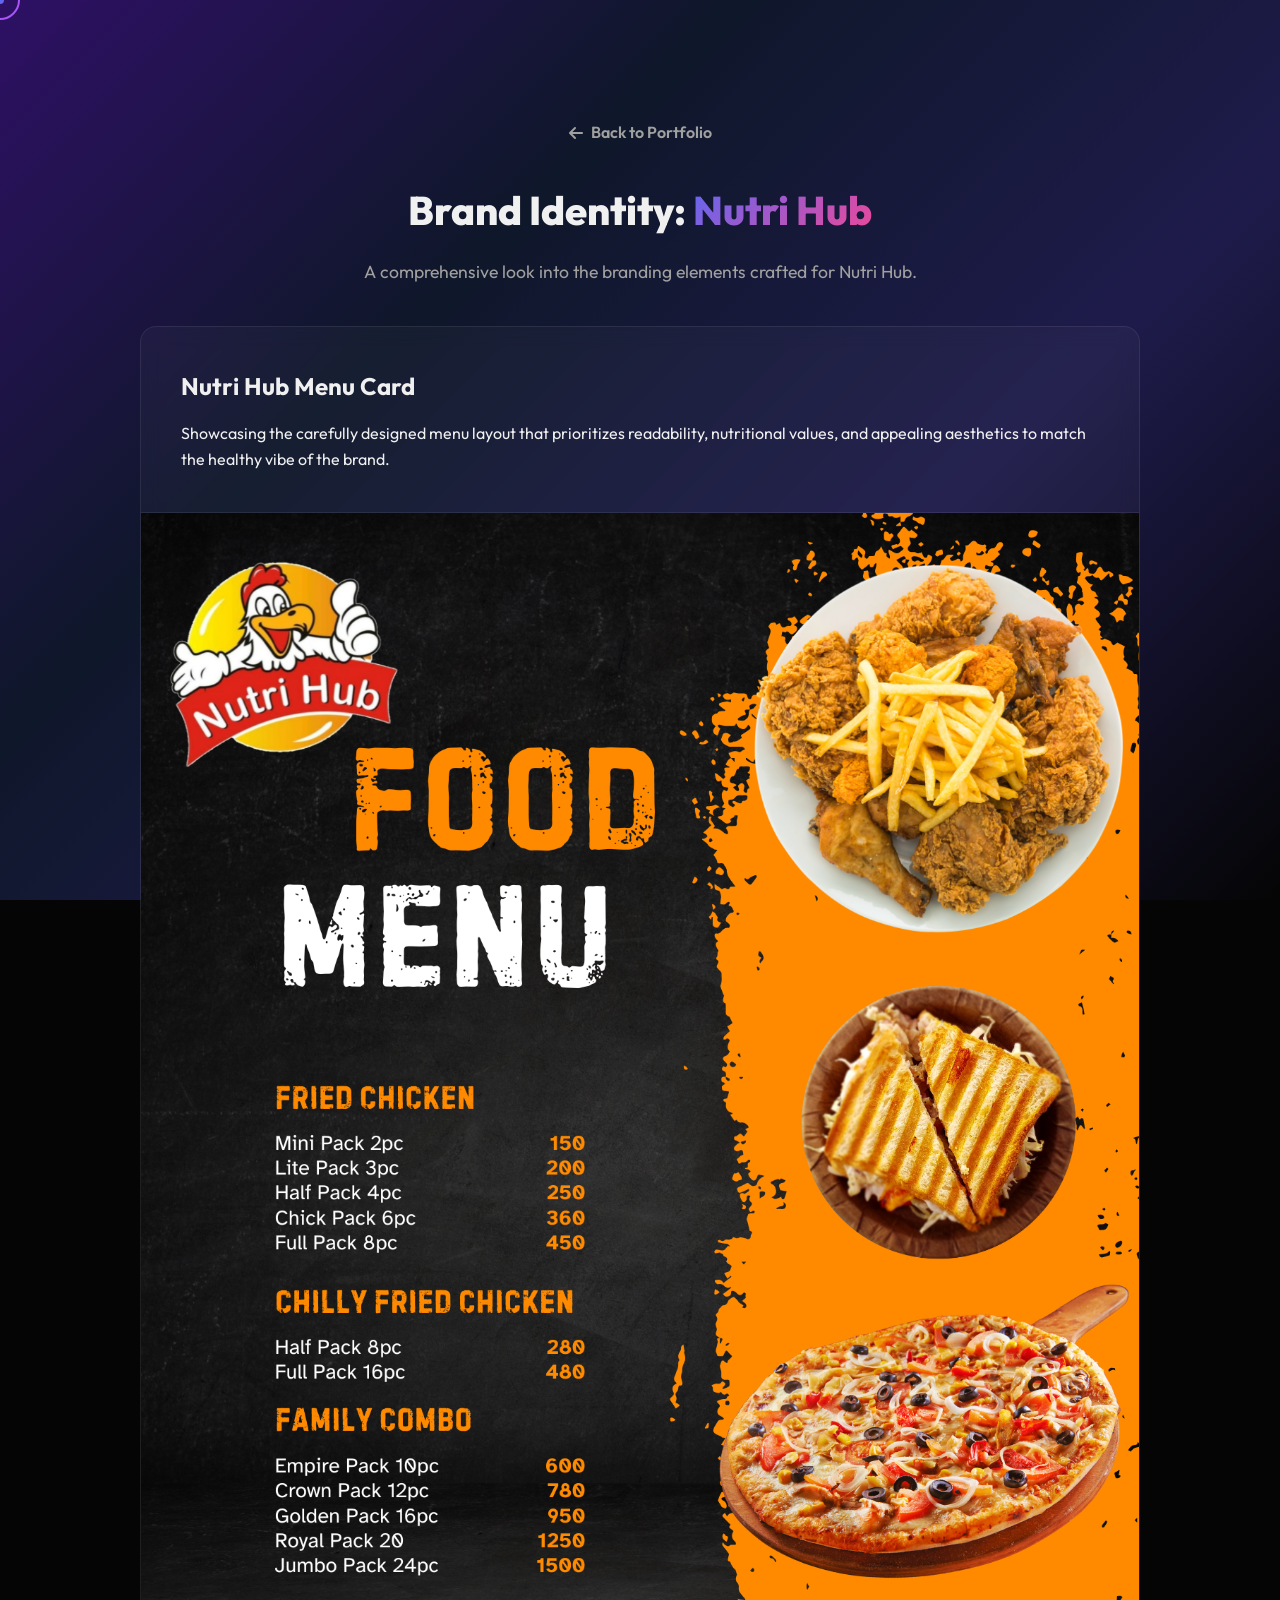
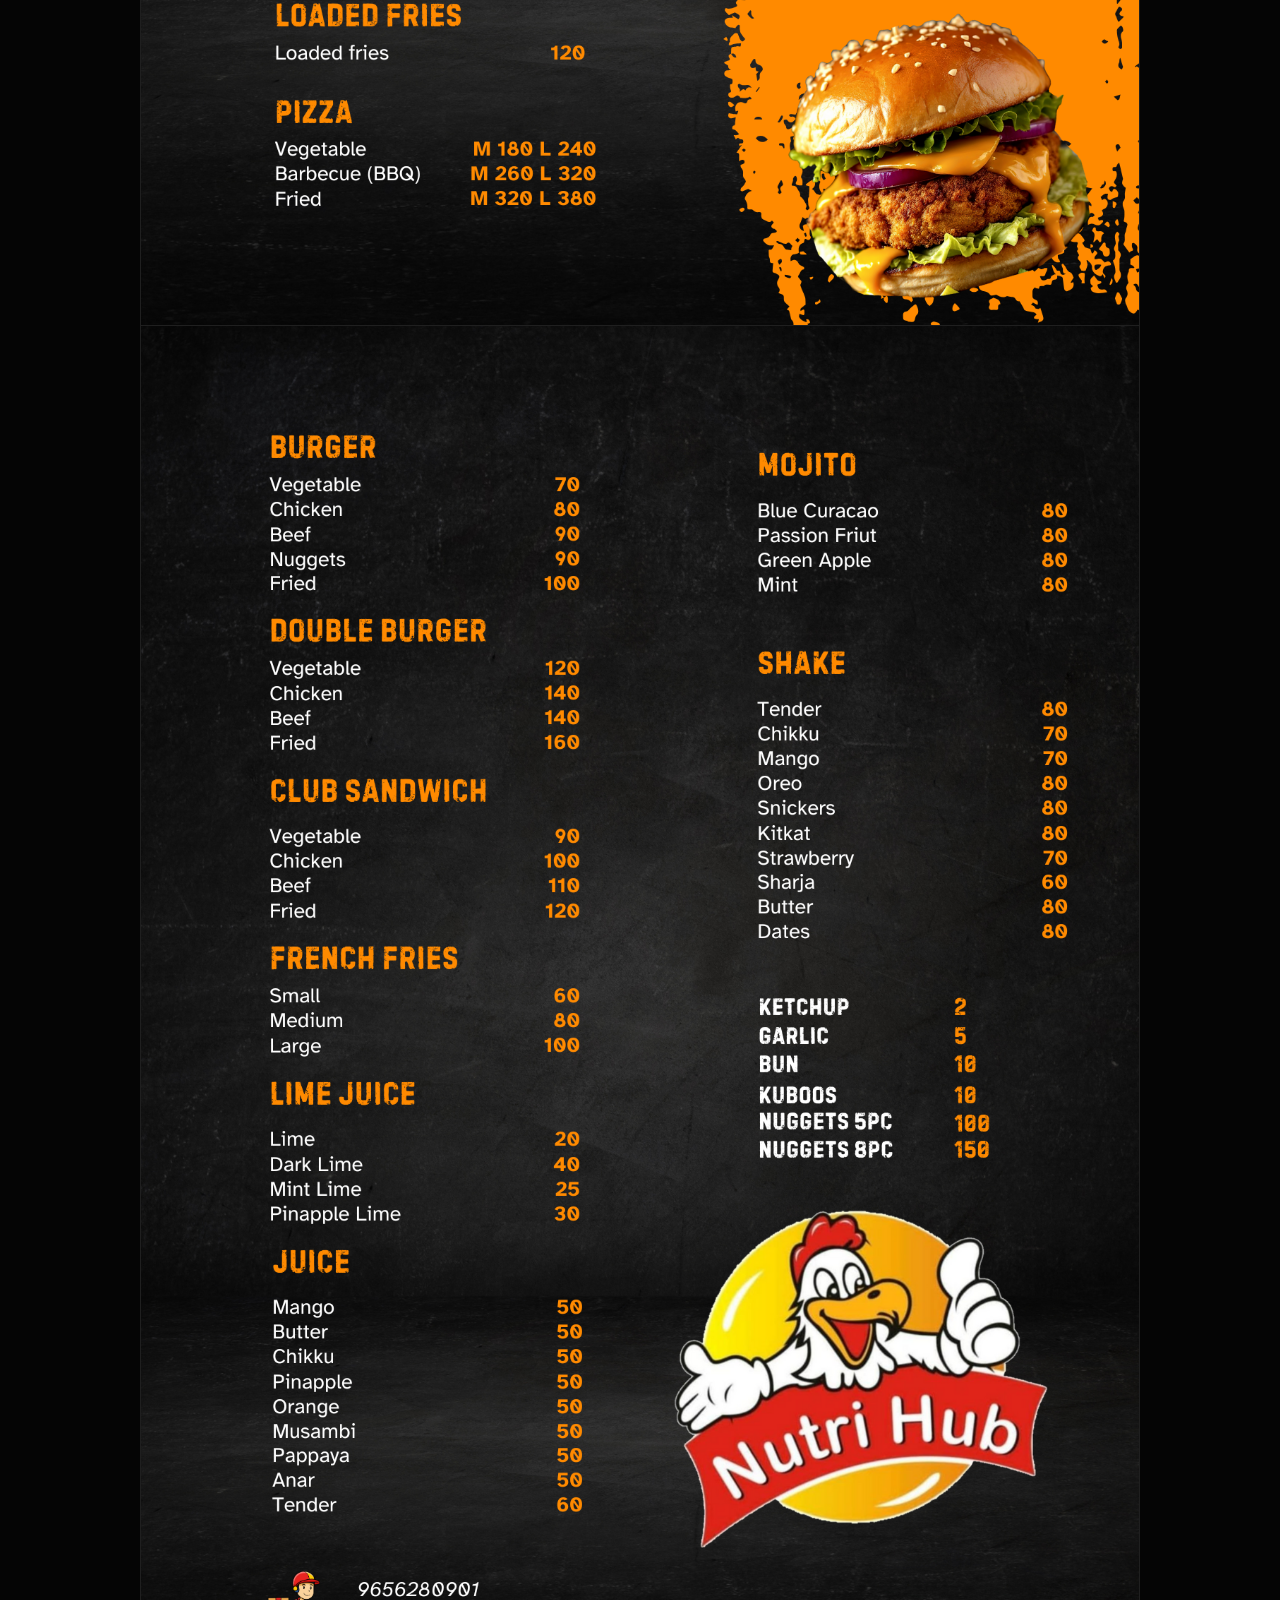
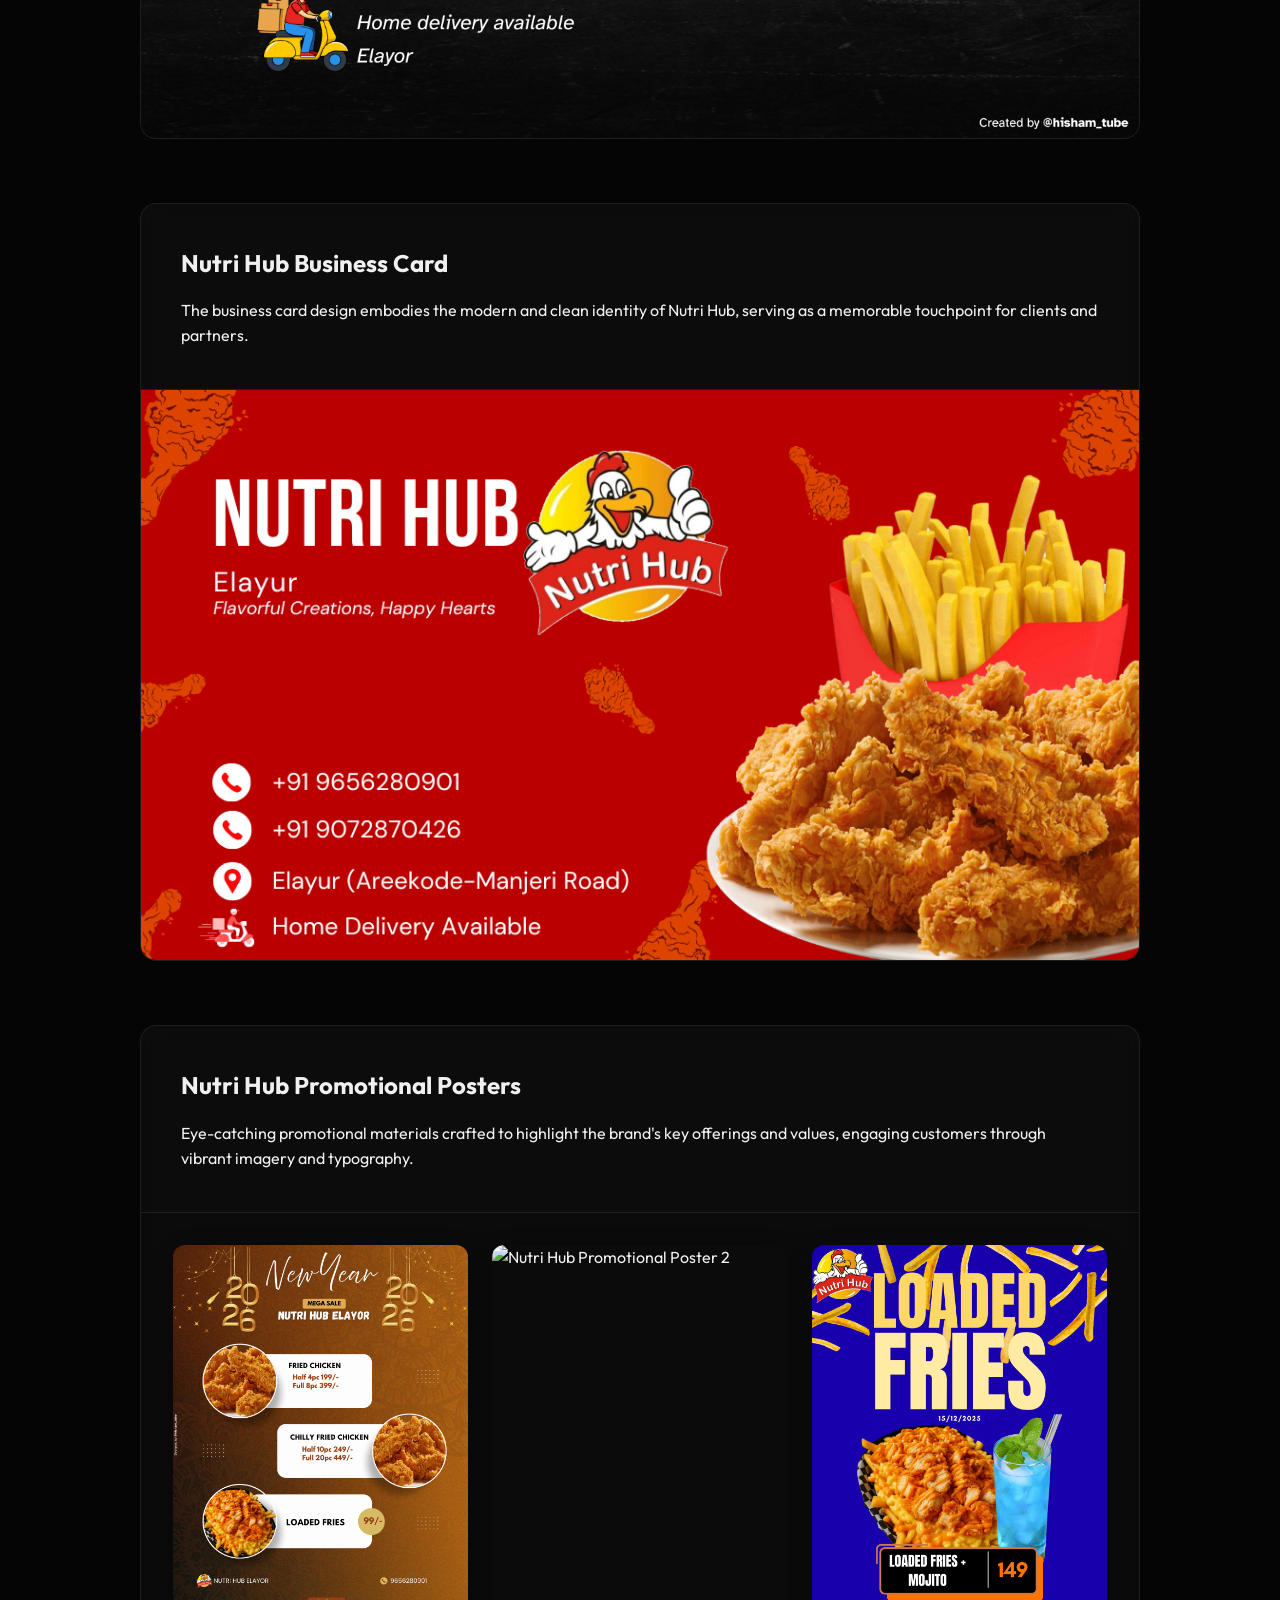
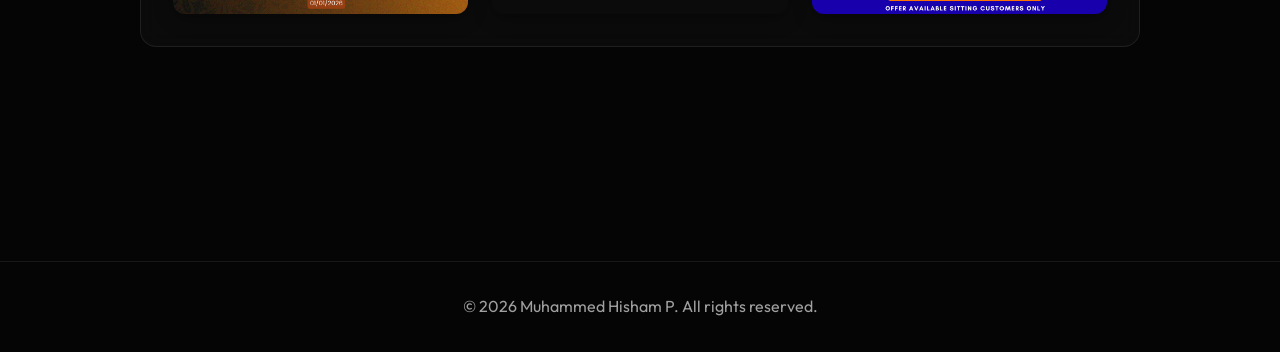
==== brand-identity.html @ f84da33d "Add Brand Identity page with Nutri Hub designs" ====
<!DOCTYPE html>
<html lang="en">
<head>
    <meta charset="UTF-8">
    <meta name="viewport" content="width=device-width, initial-scale=1.0">
    <title>Brand Identity: Nutri Hub - Portfolio</title>
    <meta name="description" content="Brand Identity Design for Nutri Hub">
    <link rel="preconnect" href="https://fonts.googleapis.com">
    <link rel="preconnect" href="https://fonts.gstatic.com" crossorigin>
    <link href="https://fonts.googleapis.com/css2?family=Outfit:wght@300;400;600;800&display=swap" rel="stylesheet">
    <link rel="stylesheet" href="styles.css">
    <!-- Font Awesome for Icons -->
    <link rel="stylesheet" href="https://cdnjs.cloudflare.com/ajax/libs/font-awesome/6.4.0/css/all.min.css">
    <style>
        .portfolio-header {
            padding: 120px 5% 40px;
            text-align: center;
        }
        .back-link {
            display: inline-flex;
            align-items: center;
            gap: 8px;
            color: var(--text-muted);
            text-decoration: none;
            font-weight: 600;
            margin-bottom: 2rem;
            transition: color 0.3s ease, gap 0.3s ease;
        }
        .back-link:hover {
            color: var(--accent-1);
            gap: 12px;
        }
        .pdf-presentation {
            max-width: 1000px;
            margin: 0 auto 4rem;
            overflow: hidden;
            display: flex;
            flex-direction: column;
        }
        .project-img {
            width: 100%;
            height: auto;
            display: block;
            border-top: 1px solid var(--glass-border);
        }
        .poster-grid {
            display: grid;
            grid-template-columns: repeat(auto-fit, minmax(280px, 1fr));
            gap: 1.5rem;
            padding: 2rem;
            border-top: 1px solid var(--glass-border);
            background: rgba(0, 0, 0, 0.1);
        }
        .poster-img {
            width: 100%;
            height: auto;
            border-radius: 12px;
            box-shadow: 0 4px 20px rgba(0, 0, 0, 0.3);
            transition: transform 0.4s ease, box-shadow 0.4s ease;
        }
        .poster-img:hover {
            transform: translateY(-8px) scale(1.02);
            box-shadow: 0 15px 30px rgba(0, 0, 0, 0.5);
        }
        .pdf-info {
            padding: 2.5rem;
            text-align: left;
            display: flex;
            flex-direction: column;
            gap: 1rem;
        }
        .pdf-actions {
            margin-top: 1rem;
        }
    </style>
</head>
<body>
    <!-- Custom Cursor -->
    <div class="cursor-dot"></div>
    <div class="cursor-outline"></div>

    <!-- Animated Full Background -->
    <div class="animated-bg dark-bg"></div>
    <div class="animated-bg light-bg"></div>
    
    <nav class="navbar intro-elem intro-fade-down">
        <div class="nav-right">
            <button id="theme-toggle" class="theme-toggle" aria-label="Toggle Theme">
                <div class="icon-wrapper">
                    <i class="fa-solid fa-moon icon-moon"></i>
                    <i class="fa-solid fa-sun icon-sun"></i>
                </div>
                <span class="theme-text"></span>
            </button>
        </div>
    </nav>

    <main>
        <section class="portfolio-header">
            <a href="index.html" class="back-link"><i class="fa-solid fa-arrow-left"></i> Back to Portfolio</a>
            <h1 class="section-title" style="margin-bottom: 1rem;">Brand Identity: <span class="gradient-text">Nutri Hub</span></h1>
            <p class="tagline" style="margin: 0 auto; text-align: center;">A comprehensive look into the branding elements crafted for Nutri Hub.</p>
        </section>

        <!-- Nutri Hub Menu Card -->
        <section class="section-container" style="padding-top: 0;">
            <div class="pdf-presentation glassmorphism">
                <div class="pdf-info">
                    <h2>Nutri Hub Menu Card</h2>
                    <p>Showcasing the carefully designed menu layout that prioritizes readability, nutritional values, and appealing aesthetics to match the healthy vibe of the brand.</p>
                </div>
                <!-- Visual Gallery -->
                <img src="Public/Images/Menu 1.png" alt="Nutri Hub Food Menu 1" class="project-img">
                <img src="Public/Images/Menu 2.png" alt="Nutri Hub Food Menu 2" class="project-img">
            </div>

            <!-- Nutri Hub Business Card -->
            <div class="pdf-presentation glassmorphism">
                <div class="pdf-info">
                    <h2>Nutri Hub Business Card</h2>
                    <p>The business card design embodies the modern and clean identity of Nutri Hub, serving as a memorable touchpoint for clients and partners.</p>
                </div>
                <!-- Visual Gallery -->
                <img src="Public/Images/Nutri Hub Business Card.png" alt="Nutri Hub Business Card" class="project-img">
            </div>

            <!-- Nutri Hub Promotional Posters -->
            <div class="pdf-presentation glassmorphism">
                <div class="pdf-info">
                    <h2>Nutri Hub Promotional Posters</h2>
                    <p>Eye-catching promotional materials crafted to highlight the brand's key offerings and values, engaging customers through vibrant imagery and typography.</p>
                </div>
                <!-- Visual Gallery (Grid) -->
                <div class="poster-grid">
                    <img src="Public/Images/P01.png" alt="Nutri Hub Promotional Poster 1" class="poster-img">
                    <img src="Public/Images/P02.png" alt="Nutri Hub Promotional Poster 2" class="poster-img">
                    <img src="Public/Images/P03.png" alt="Nutri Hub Promotional Poster 3" class="poster-img">
                </div>
            </div>
        </section>
    </main>

    <footer>
        <p>&copy; 2026 Muhammed Hisham P. All rights reserved.</p>
    </footer>

    <!-- GSAP for 3D Scroll Animations -->
    <script src="https://cdnjs.cloudflare.com/ajax/libs/gsap/3.12.2/gsap.min.js"></script>
    <script src="https://cdnjs.cloudflare.com/ajax/libs/gsap/3.12.2/ScrollTrigger.min.js"></script>
    <script src="script.js"></script>
</body>
</html>
---- styles.css ----
:root {
    --bg-color: #050505;
    --text-main: #f0f0f0;
    --text-muted: #a0a0a0;
    --accent-1: #6366f1; /* Indigo */
    --accent-2: #a855f7; /* Purple */
    --accent-3: #ec4899; /* Pink */
    
    --glass-bg: rgba(255, 255, 255, 0.03);
    --glass-border: rgba(255, 255, 255, 0.08);
    --nav-bg: rgba(255, 255, 255, 0.03);
    
    /* Animation timings */
    --organic-ease: cubic-bezier(0.16, 1, 0.3, 1);
}

:root[data-theme="light"] {
    --bg-color: #f8fafc;
    --text-main: #0f172a;
    --text-muted: #64748b;
    --accent-1: #4f46e5;
    --accent-2: #9333ea;
    --accent-3: #db2777;
    
    --glass-bg: rgba(255, 255, 255, 0.7);
    --glass-border: rgba(0, 0, 0, 0.1);
    --nav-bg: rgba(255, 255, 255, 0.6);
}

* {
    margin: 0;
    padding: 0;
    box-sizing: border-box;
}

html {
    scroll-behavior: smooth;
}

body {
    font-family: 'Outfit', sans-serif;
    background-color: var(--bg-color);
    color: var(--text-main);
    line-height: 1.6;
    overflow-x: hidden;
    position: relative;
    cursor: none;
    transition: background-color 0.5s ease, color 0.5s ease;
}

/* --- CUSTOM CURSOR --- */
.cursor-dot {
    width: 8px;
    height: 8px;
    background-color: var(--accent-1);
    position: fixed;
    top: 0;
    left: 0;
    transform: translate(-50%, -50%);
    border-radius: 50%;
    z-index: 10000;
    pointer-events: none;
}

.cursor-outline {
    width: 40px;
    height: 40px;
    border: 2px solid var(--accent-2);
    position: fixed;
    top: 0;
    left: 0;
    transform: translate(-50%, -50%);
    border-radius: 50%;
    z-index: 9999;
    pointer-events: none;
    transition: transform 0.2s ease, background-color 0.2s ease, border-color 0.2s ease;
}

.cursor-outline.hover {
    transform: translate(-50%, -50%) scale(1.5);
    background-color: rgba(168, 85, 247, 0.1);
    border-color: var(--accent-3);
}

a, button, .btn {
    cursor: none !important;
}

/* --- ANIMATED FULL BACKGROUND --- */
.animated-bg {
    position: fixed;
    top: 0;
    left: 0;
    width: 100vw;
    height: 100vh;
    z-index: -2;
    background-size: 400% 400%;
    animation: gradientBG 15s ease infinite;
    transition: opacity 0.8s ease;
}

.dark-bg {
    background: linear-gradient(-45deg, #050505, #1e1b4b, #0f172a, #2e1065);
    opacity: 1;
}

.light-bg {
    background: linear-gradient(-45deg, #f8fafc, #e0e7ff, #f3e8ff, #fdf2f8);
    opacity: 0;
}

[data-theme="light"] .dark-bg {
    opacity: 0;
}

[data-theme="light"] .light-bg {
    opacity: 1;
}

@keyframes gradientBG {
    0% { background-position: 0% 50%; }
    50% { background-position: 100% 50%; }
    100% { background-position: 0% 50%; }
}

/* Utilities */
.glassmorphism {
    background: var(--glass-bg);
    backdrop-filter: blur(10px);
    -webkit-backdrop-filter: blur(10px);
    border: 1px solid var(--glass-border);
    border-radius: 16px;
    transition: background-color 0.5s ease, border-color 0.5s ease;
    transform-style: preserve-3d;
}

/* 3D Inner Elements */
.card-icon, .card h3, .card p, 
.service-card h3, .service-card p, 
.project-info, .social-btn i, .social-btn span {
    transform: translateZ(40px);
    transition: transform 0.3s ease;
}

.gradient-text {
    background: linear-gradient(135deg, var(--accent-1), var(--accent-3));
    -webkit-background-clip: text;
    -webkit-text-fill-color: transparent;
    background-clip: text;
}

.section-container {
    padding: 100px 5%;
    max-width: 1200px;
    margin: 0 auto;
}

.section-title {
    font-size: 2.5rem;
    font-weight: 800;
    text-align: center;
    margin-bottom: 3rem;
}

.grid-container {
    display: grid;
    grid-template-columns: repeat(auto-fit, minmax(300px, 1fr));
    gap: 2rem;
}

/* --- ANIMATIONS (INTRO & SCROLL) --- */

/* Intro Animations (Page Load) */
.intro-elem {
    opacity: 0;
    visibility: hidden; /* GSAP will handle */
}

/* Scroll Triggered Animations */
.scroll-elem {
    opacity: 0;
    visibility: hidden; /* GSAP will handle */
}

/* --- NAVBAR --- */
.navbar {
    display: flex;
    justify-content: flex-end;
    align-items: center;
    padding: 1.5rem 5%;
    position: fixed;
    top: 0;
    width: 100%;
    z-index: 1000;
    background: var(--nav-bg);
    backdrop-filter: blur(16px);
    -webkit-backdrop-filter: blur(16px);
    border-bottom: 1px solid var(--glass-border);
    transition: background-color 0.5s ease, border-color 0.5s ease;
}

.nav-right {
    display: flex;
    align-items: center;
    gap: 2rem;
}

.logo {
    font-size: 1.5rem;
    font-weight: 800;
    color: var(--text-main);
    text-decoration: none;
    letter-spacing: 2px;
}

.nav-links {
    list-style: none;
    display: flex;
    gap: 2rem;
}

.nav-links a {
    color: var(--text-main);
    text-decoration: none;
    font-weight: 400;
    transition: color 0.3s;
}

.nav-links a:hover {
    color: var(--accent-2);
}

.theme-toggle {
    background: var(--glass-bg);
    border: 1px solid var(--glass-border);
    color: var(--text-main);
    font-size: 0.95rem;
    font-weight: 600;
    position: relative;
    height: 40px;
    padding: 0 16px;
    display: flex;
    align-items: center;
    justify-content: center;
    gap: 8px;
    border-radius: 20px;
    transition: background-color 0.3s ease, border-color 0.3s ease;
    overflow: hidden;
}

.theme-toggle:hover {
    background-color: var(--glass-border);
}

.icon-wrapper {
    position: relative;
    width: 16px;
    height: 16px;
    display: flex;
    align-items: center;
    justify-content: center;
}

.icon-sun, .icon-moon {
    position: absolute;
    transition: transform 0.5s var(--organic-ease), opacity 0.5s ease;
}

.icon-moon {
    transform: translateY(0) rotate(0);
    opacity: 1;
}

.icon-sun {
    transform: translateY(30px) rotate(90deg);
    opacity: 0;
}

.theme-text::after {
    content: "Dark Mode";
}

[data-theme="light"] .icon-moon {
    transform: translateY(-30px) rotate(-90deg);
    opacity: 0;
}

[data-theme="light"] .icon-sun {
    transform: translateY(0) rotate(0);
    opacity: 1;
}

[data-theme="light"] .theme-text::after {
    content: "Light Mode";
}

/* --- HERO SECTION --- */
.hero {
    min-height: 100vh;
    display: flex;
    align-items: center;
    justify-content: center;
    padding: 100px 5% 0;
}

.hero-container {
    max-width: 1200px;
    width: 100%;
    display: flex;
    align-items: center;
    justify-content: space-between;
    gap: 4rem;
}

.hero-text {
    flex: 1;
    text-align: left;
}

.hero-image {
    flex: 1;
    display: flex;
    justify-content: flex-end;
    align-items: center;
}

.profile-img-container {
    width: 100%;
    max-width: 400px;
    aspect-ratio: 3 / 4;
    position: relative;
    border-radius: 24px;
    animation: floatImage 6s ease-in-out infinite;
}

@keyframes floatImage {
    0% { transform: translateY(0px); }
    50% { transform: translateY(-20px); }
    100% { transform: translateY(0px); }
}

.img-glow {
    position: absolute;
    top: 50%;
    left: 50%;
    width: 100%;
    height: 100%;
    transform: translate(-50%, -50%);
    background: linear-gradient(135deg, var(--accent-1), var(--accent-2));
    filter: blur(40px);
    opacity: 0.5;
    z-index: -1;
    border-radius: 24px;
    animation: pulseGlow 4s ease-in-out infinite alternate;
}

@keyframes pulseGlow {
    0% { opacity: 0.3; transform: translate(-50%, -50%) scale(0.95); }
    100% { opacity: 0.6; transform: translate(-50%, -50%) scale(1.05); }
}

.profile-img {
    width: 100%;
    height: 100%;
    object-fit: cover;
    object-position: center;
    border-radius: 24px;
    border: 1px solid var(--glass-border);
    background-color: var(--glass-bg);
    box-shadow: 0 20px 40px rgba(0, 0, 0, 0.4);
}

.greeting {
    font-size: 1.2rem;
    color: var(--accent-1);
    font-weight: 600;
    margin-bottom: 1rem;
    letter-spacing: 1px;
    text-transform: uppercase;
}

.name {
    font-size: clamp(3rem, 6vw, 5rem);
    font-weight: 800;
    line-height: 1.1;
    margin-bottom: 1rem;
}

.role {
    font-size: clamp(1.5rem, 3vw, 2.5rem);
    color: var(--text-muted);
    font-weight: 400;
    margin-bottom: 1.5rem;
}

.tagline {
    font-size: 1.1rem;
    color: var(--text-muted);
    margin-bottom: 2.5rem;
    max-width: 600px;
}

.cta-group {
    display: flex;
    gap: 1rem;
    justify-content: flex-start;
    flex-wrap: wrap;
}

.btn {
    padding: 0.8rem 2rem;
    border-radius: 50px;
    text-decoration: none;
    font-weight: 600;
    transition: all 0.3s ease;
    font-size: 1rem;
}

.btn-primary {
    background: linear-gradient(135deg, var(--accent-1), var(--accent-2));
    color: white;
    box-shadow: 0 4px 15px rgba(99, 102, 241, 0.4);
}

.btn-primary:hover {
    transform: translateY(-3px);
    box-shadow: 0 6px 20px rgba(99, 102, 241, 0.6);
}

.btn-outline {
    background: transparent;
    color: var(--text-main);
    border: 1px solid var(--text-muted);
}

.btn-outline:hover {
    border-color: var(--accent-1);
    color: var(--accent-1);
    transform: translateY(-3px);
}

/* --- CARDS (SKILLS & SERVICES) --- */
.card, .service-card {
    padding: 2.5rem;
    transition: box-shadow 0.4s ease, border-color 0.4s ease, background-color 0.5s ease;
    display: flex;
    flex-direction: column;
    align-items: flex-start;
    will-change: transform;
}

.card:hover, .service-card:hover {
    box-shadow: 0 15px 40px rgba(0, 0, 0, 0.5);
    border-color: rgba(255, 255, 255, 0.15);
}

.card-icon {
    font-size: 2.5rem;
    color: var(--accent-2);
    margin-bottom: 1.5rem;
}

.card h3, .service-card h3 {
    font-size: 1.5rem;
    margin-bottom: 1rem;
    font-weight: 600;
}

.card p, .service-card p {
    color: var(--text-muted);
    font-size: 1rem;
}

/* --- PROJECTS SECTION --- */
.projects-grid {
    display: grid;
    grid-template-columns: repeat(auto-fit, minmax(350px, 1fr));
    gap: 2rem;
}

.project-card {
    border-radius: 16px;
    transition: box-shadow 0.4s ease;
    will-change: transform;
}

.project-card:hover {
    box-shadow: 0 20px 50px rgba(0, 0, 0, 0.6);
}

.project-image {
    width: 100%;
    height: 250px;
    border-radius: 16px 16px 0 0;
    overflow: hidden;
}

.img-placeholder {
    width: 100%;
    height: 100%;
    display: flex;
    align-items: center;
    justify-content: center;
    font-size: 4rem;
    color: rgba(255,255,255,0.5);
}

.project-info {
    padding: 2rem;
}

.project-info h3 {
    font-size: 1.5rem;
    margin-bottom: 0.5rem;
}

.project-info p {
    color: var(--text-muted);
    margin-bottom: 1.5rem;
}

.project-link {
    display: inline-flex;
    align-items: center;
    gap: 8px;
    color: var(--accent-1);
    text-decoration: none;
    font-weight: 600;
    transition: gap 0.3s ease;
}

.project-link:hover {
    gap: 12px;
}

/* --- SOCIAL SECTION --- */
.social {
    text-align: center;
    max-width: 800px;
}

.social-subtitle {
    color: var(--text-muted);
    margin-bottom: 3rem;
    font-size: 1.1rem;
}

.social-links {
    display: flex;
    justify-content: center;
    gap: 1.5rem;
    flex-wrap: wrap;
}

.social-btn {
    display: flex;
    align-items: center;
    gap: 10px;
    padding: 1rem 2rem;
    text-decoration: none;
    color: var(--text-main);
    font-weight: 600;
    transition: box-shadow 0.3s ease, color 0.3s ease, border-color 0.3s ease;
    position: relative;
    will-change: transform;
}

.social-btn i {
    font-size: 1.5rem;
    z-index: 1;
}

.social-btn span {
    z-index: 1;
}

.social-btn::before {
    content: '';
    position: absolute;
    top: 0;
    left: 0;
    width: 100%;
    height: 100%;
    background: linear-gradient(135deg, var(--accent-1), var(--accent-3));
    opacity: 0;
    transition: opacity 0.3s ease;
    z-index: 0;
    border-radius: inherit;
}

.social-btn:hover::before {
    opacity: 1;
}

.social-btn:hover {
    color: white;
    border-color: transparent;
    box-shadow: 0 15px 30px rgba(0,0,0,0.3);
}

/* Footer */
footer {
    text-align: center;
    padding: 2rem;
    color: var(--text-muted);
    border-top: 1px solid var(--glass-border);
    margin-top: 50px;
}

/* Responsive adjustments */
@media (max-width: 992px) {
    .hero-container {
        flex-direction: column-reverse;
        text-align: center;
        gap: 3rem;
        margin-top: 2rem;
    }
    .hero-text {
        text-align: center;
    }
    .hero-image {
        justify-content: center;
    }
    .profile-img-container {
        max-width: 300px;
    }
    .cta-group {
        justify-content: center;
    }
}

@media (max-width: 768px) {
    .nav-links { display: none; }
    .social-links { flex-direction: column; }
    .projects-grid { grid-template-columns: 1fr; }
}
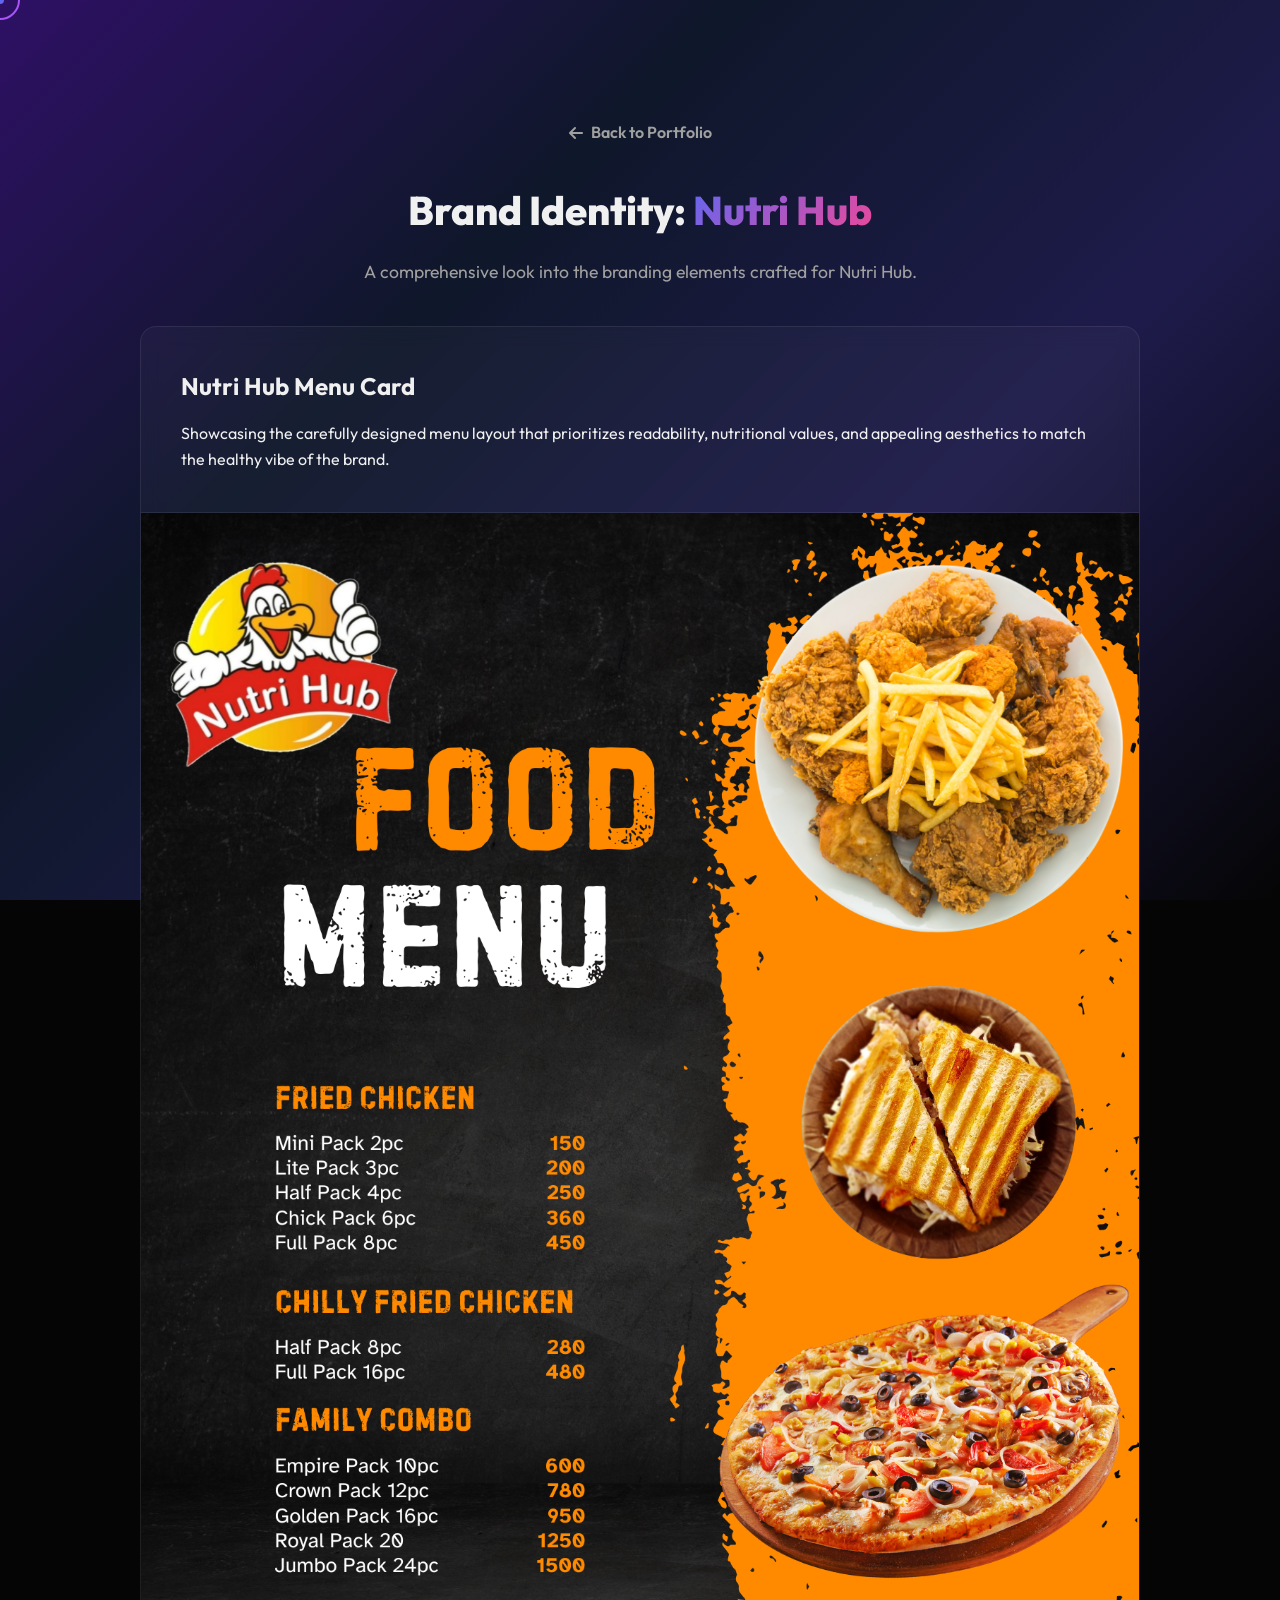
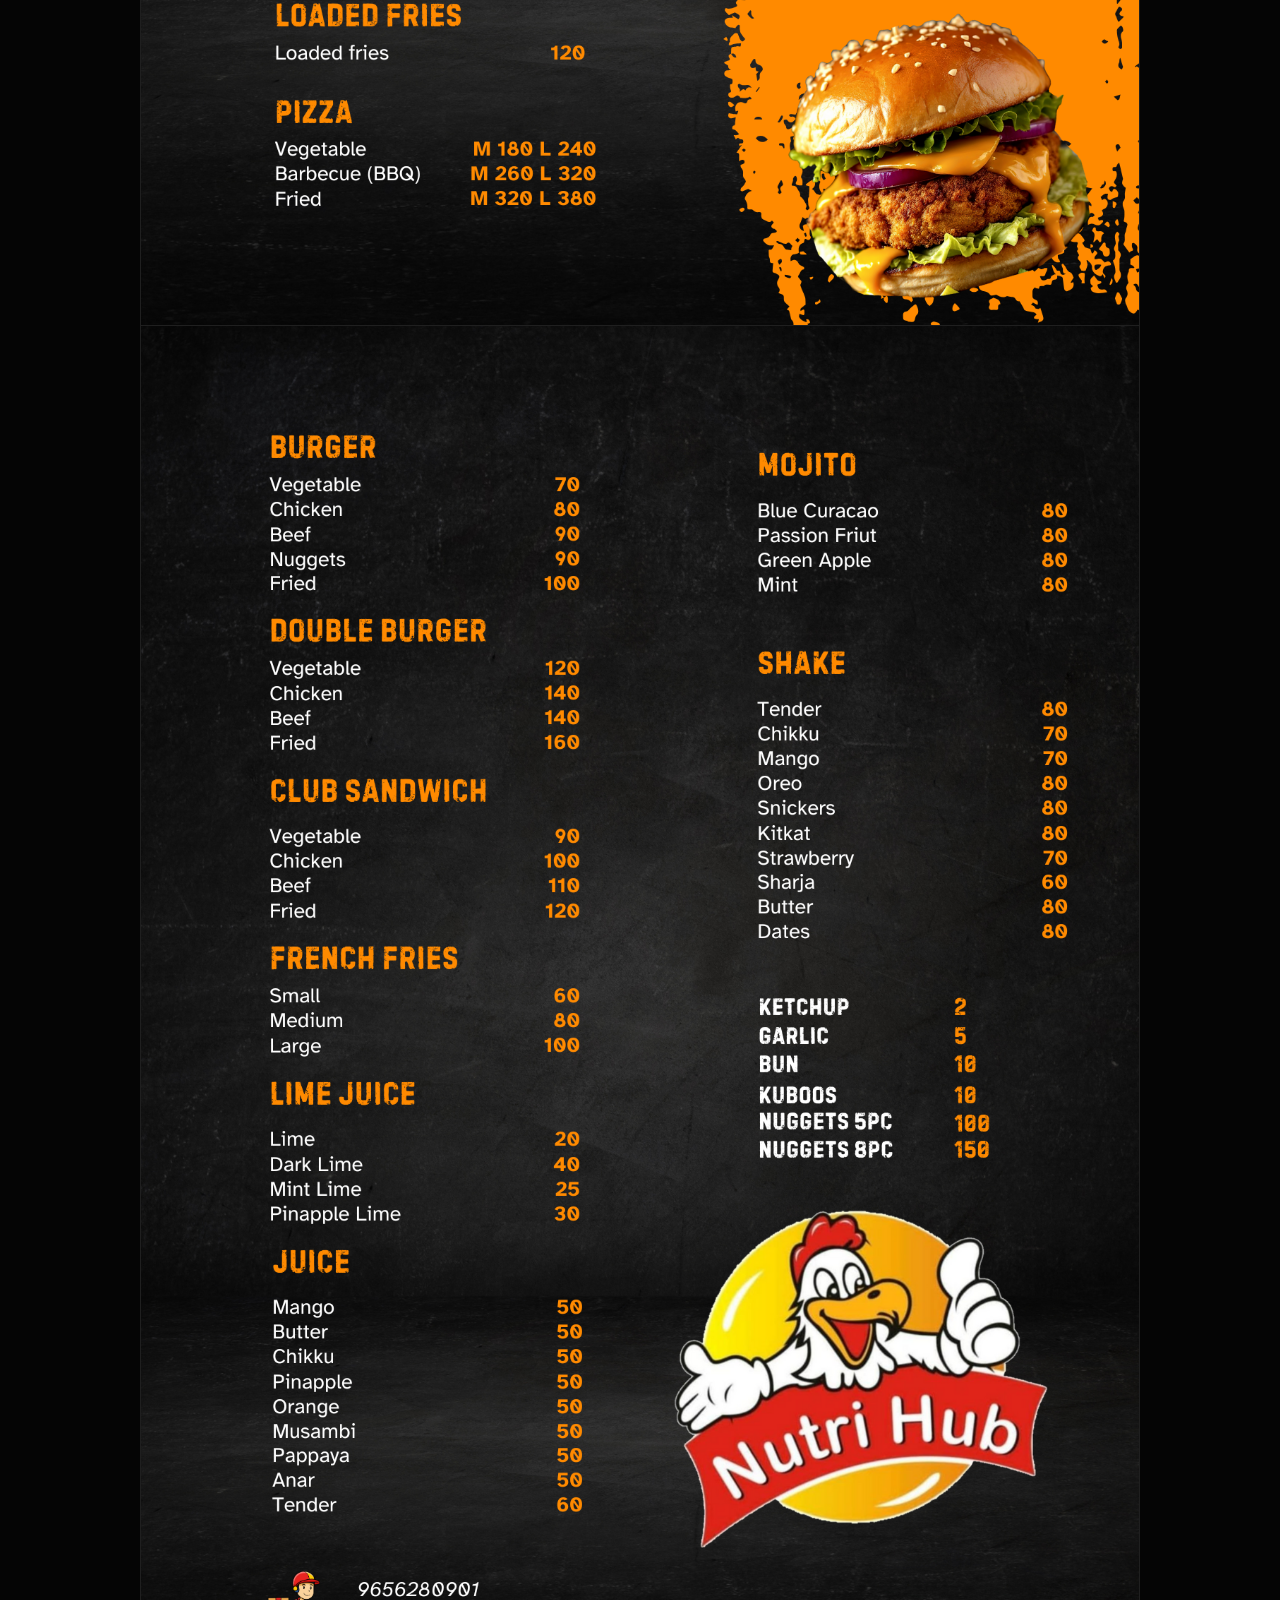
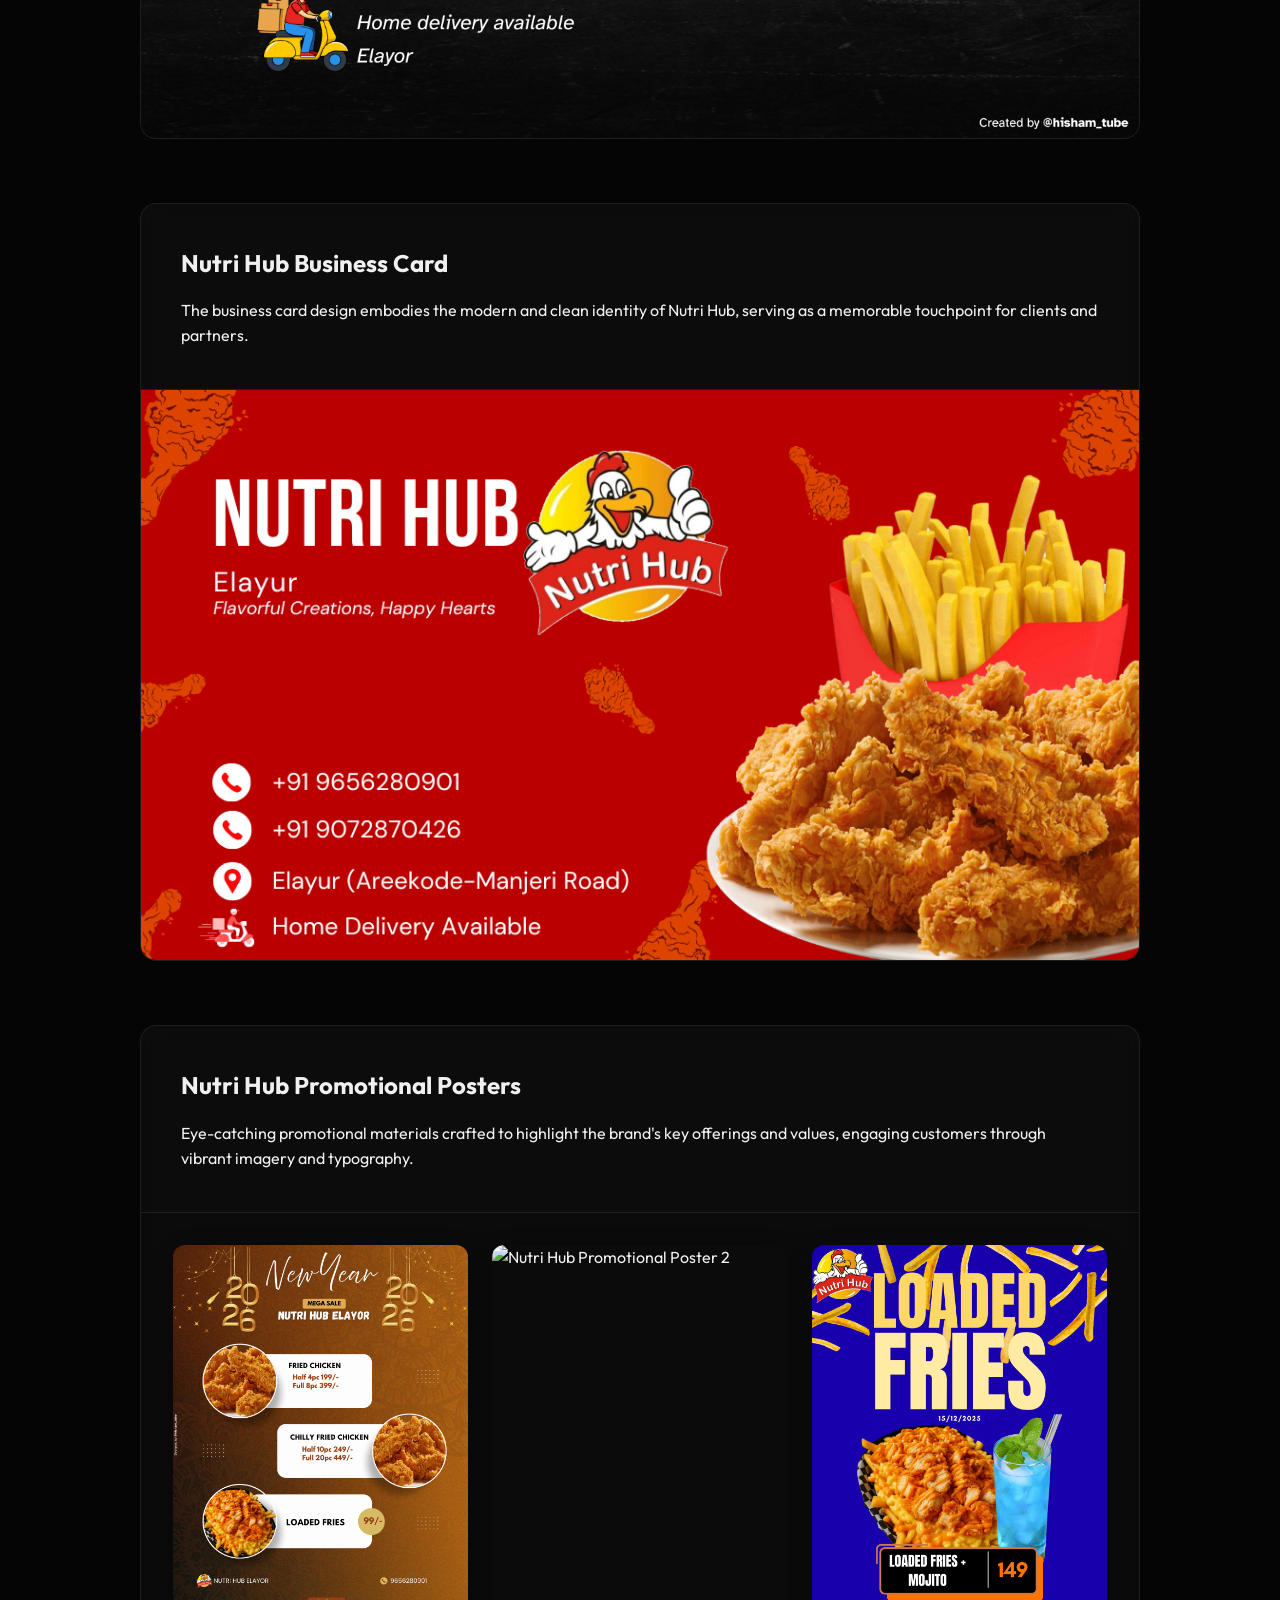
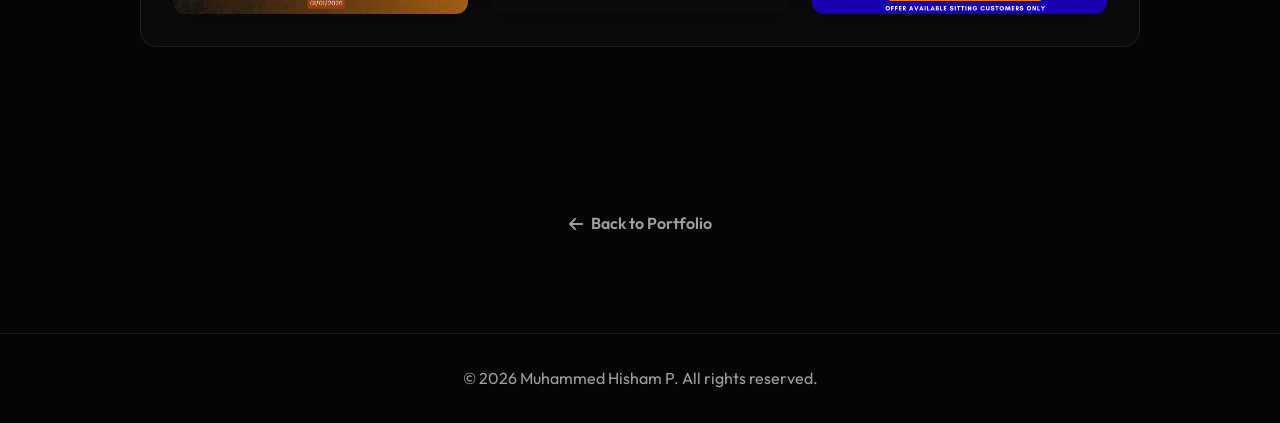
==== commit 7cdde426: "Add bottom navigation links to project pages" ====
--- a/brand-identity.html
+++ b/brand-identity.html
@@ -138,6 +138,9 @@
                 </div>
             </div>
         </section>
+        <div style="text-align: center; margin-bottom: 4rem;">
+            <a href="index.html" class="back-link"><i class="fa-solid fa-arrow-left"></i> Back to Portfolio</a>
+        </div>
     </main>
 
     <footer>
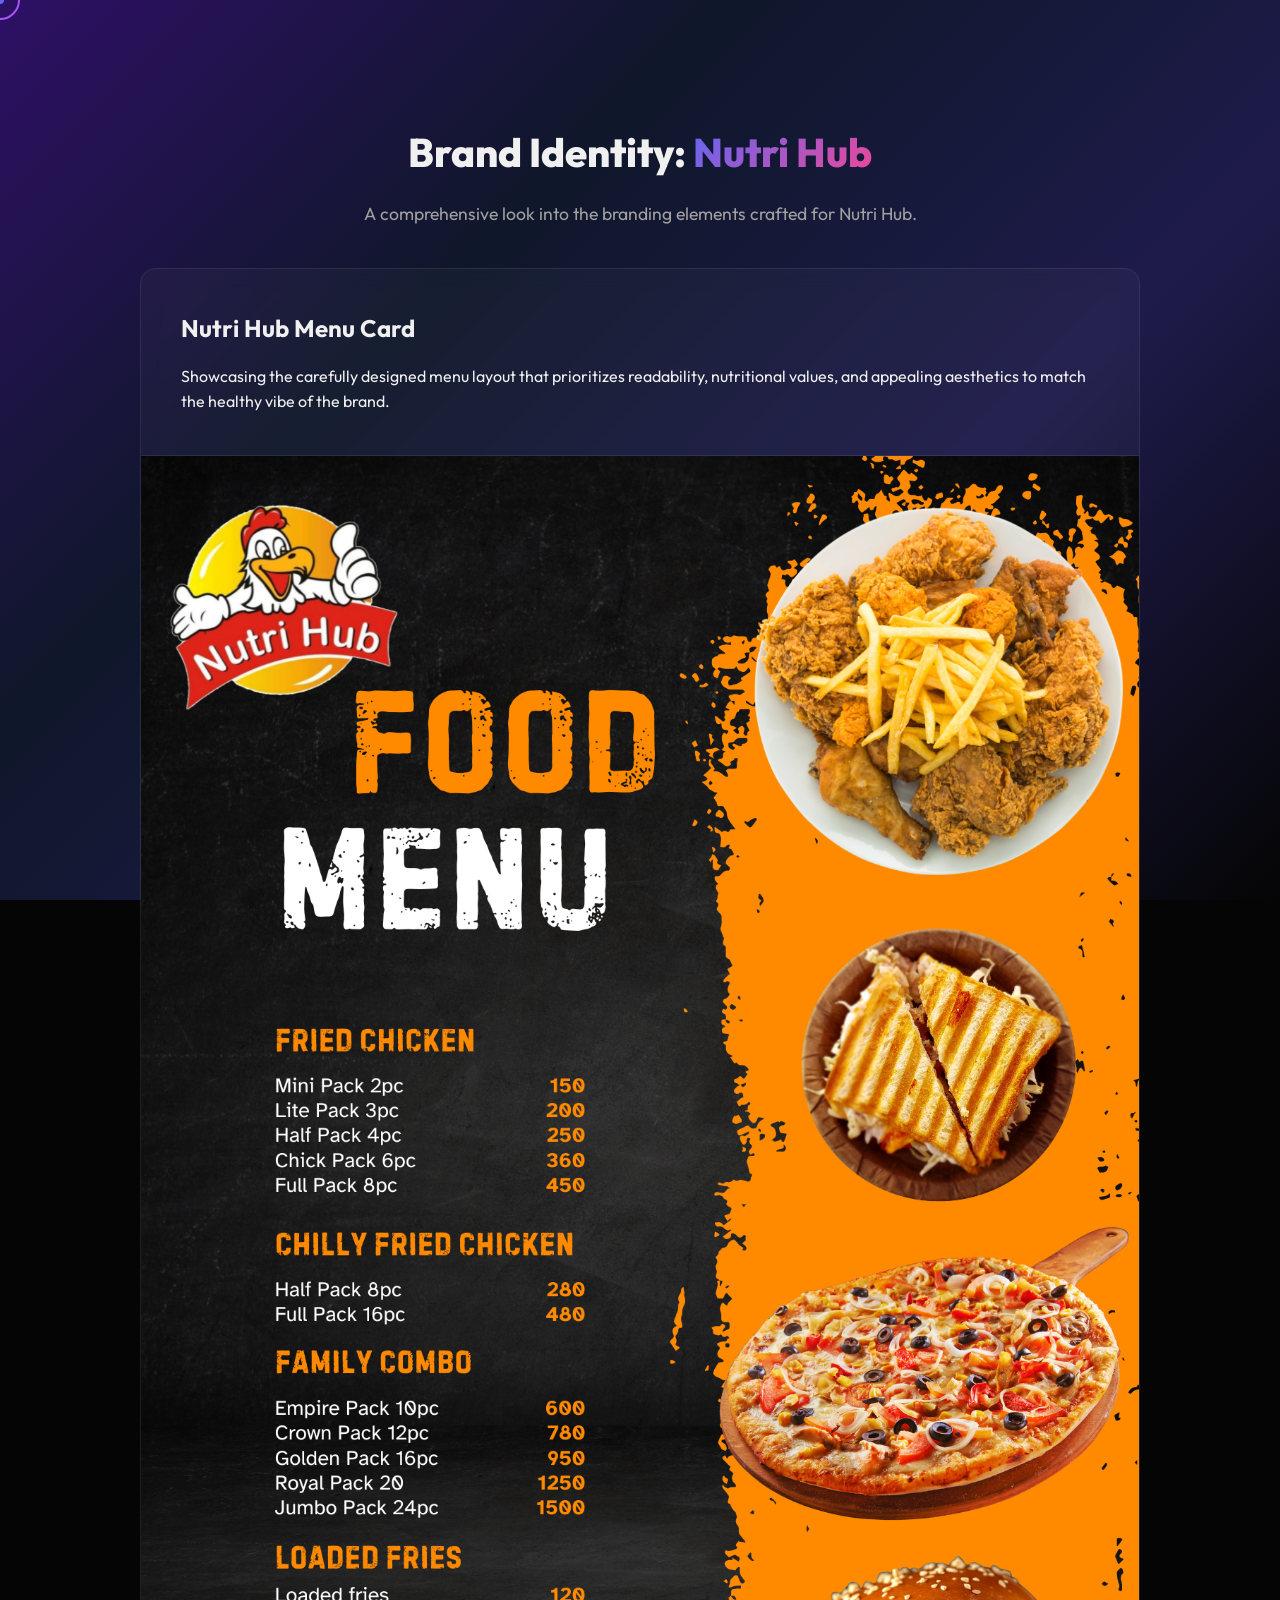
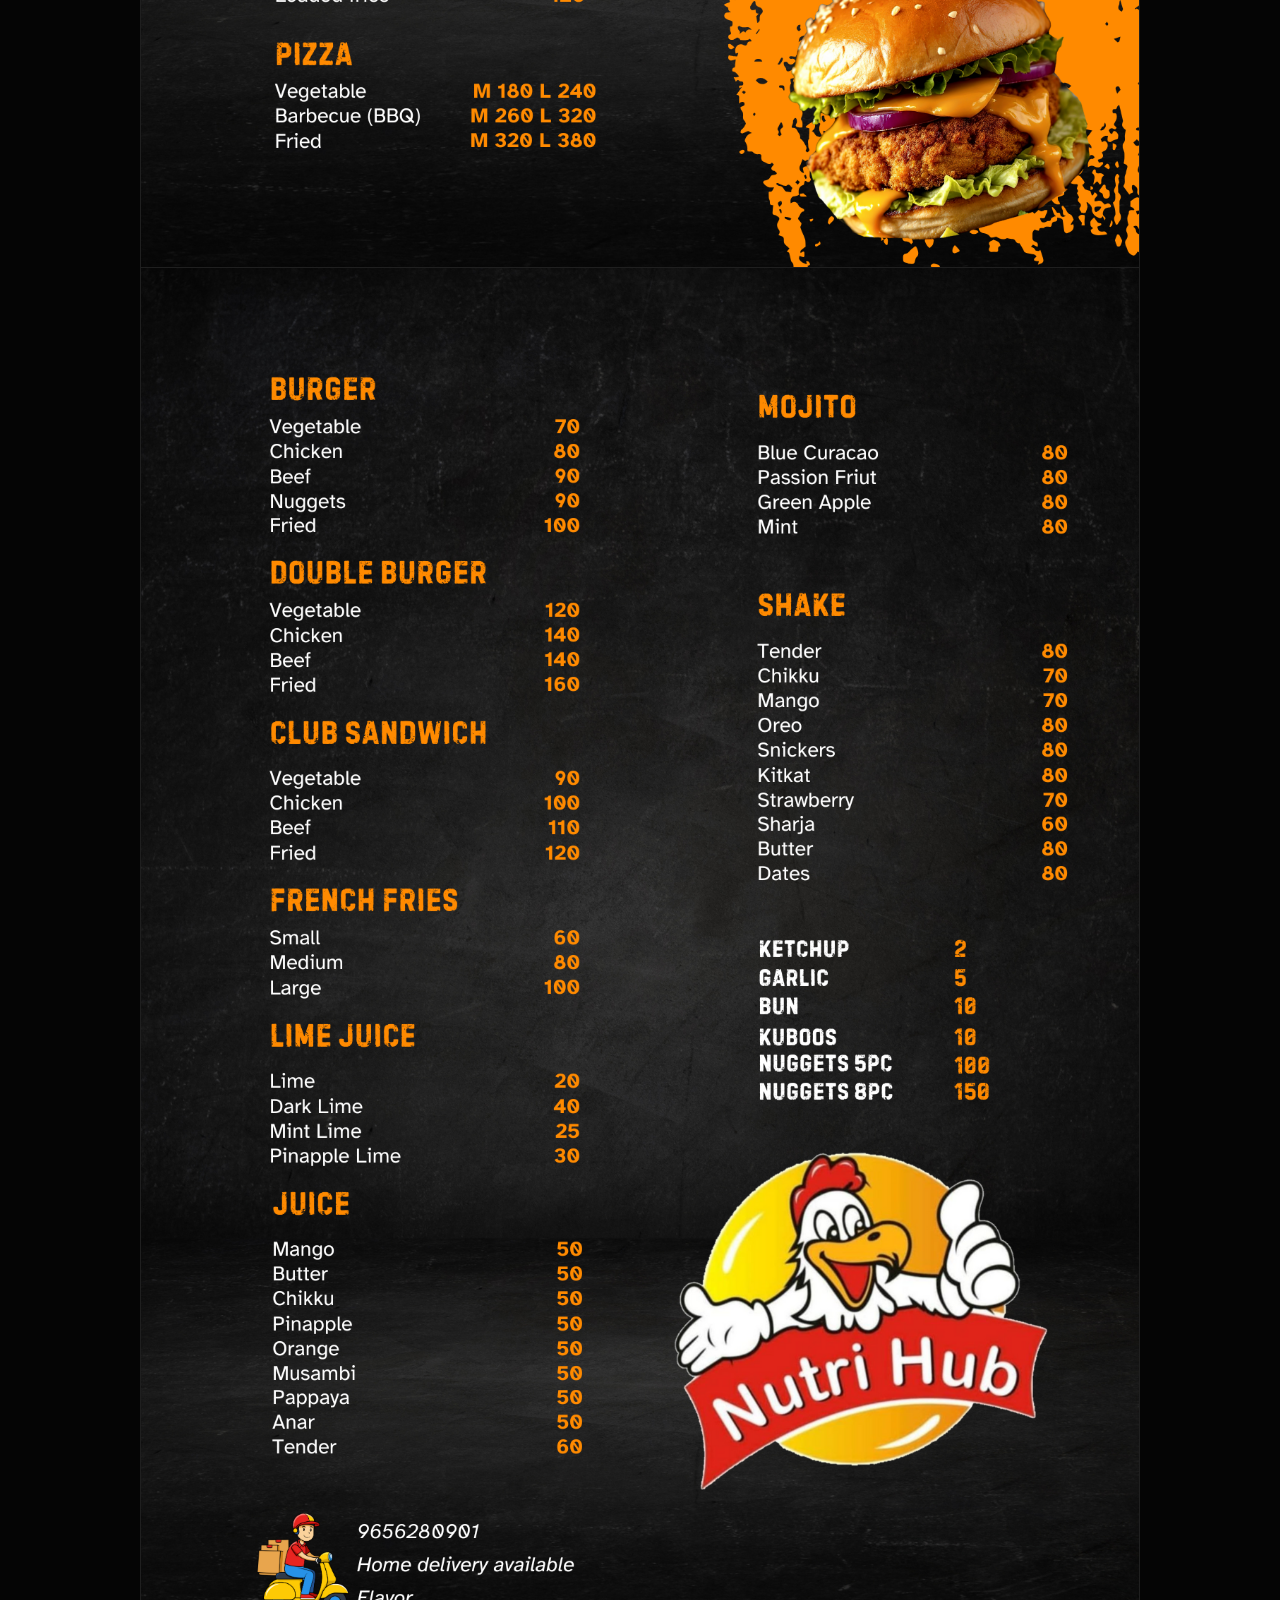
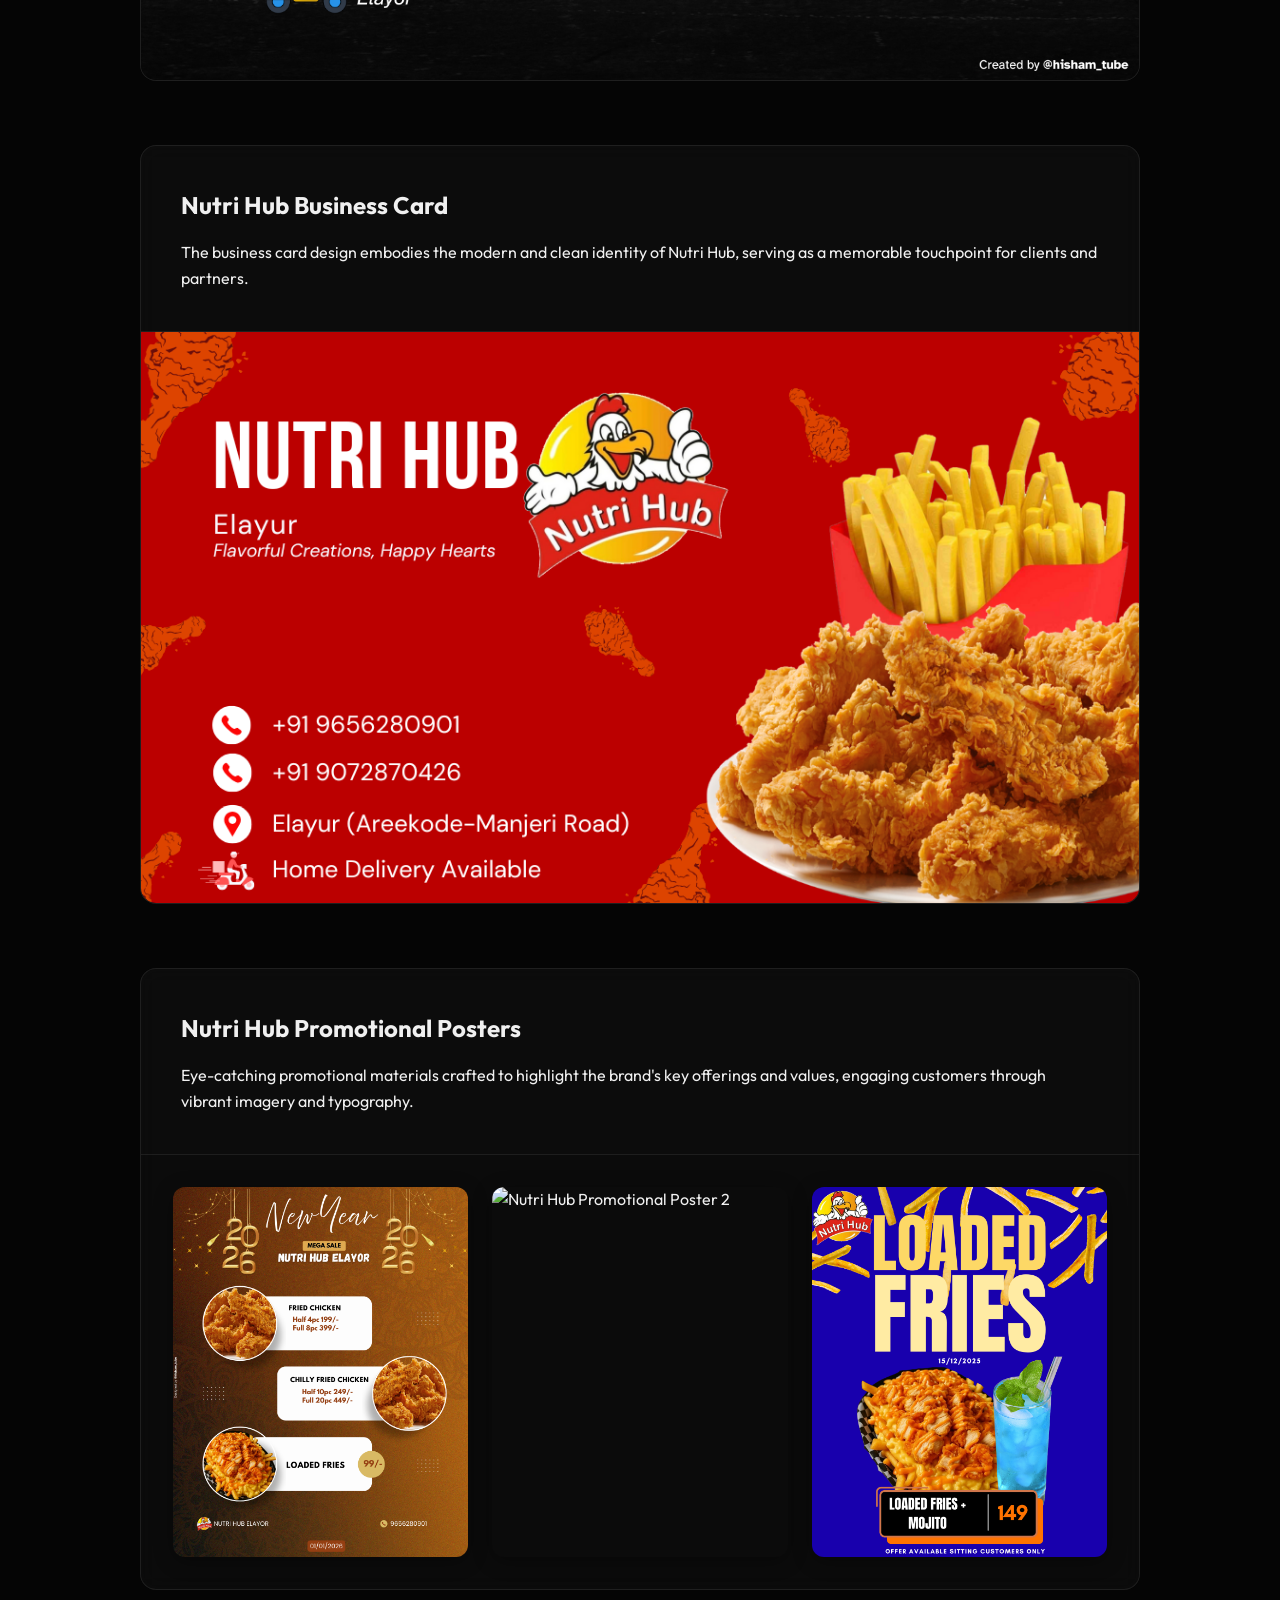
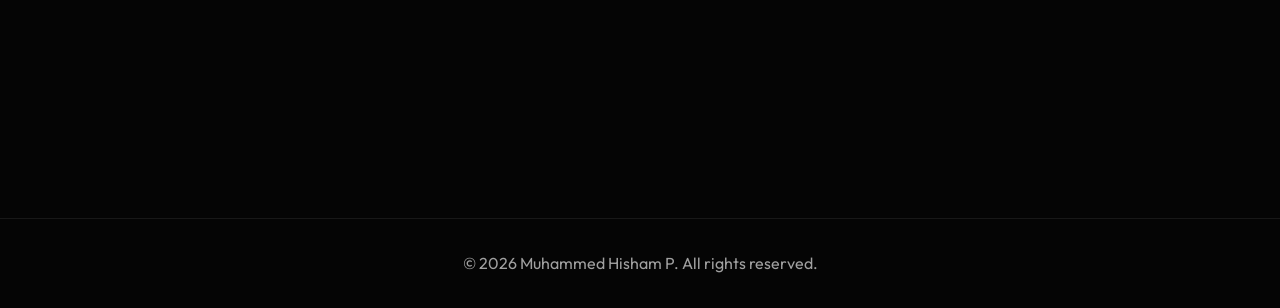
==== commit b4de8eea: "Update navbar layout and styling for 'Back to Home' buttons across all pages" ====
--- a/brand-identity.html
+++ b/brand-identity.html
@@ -83,7 +83,12 @@
     <div class="animated-bg dark-bg"></div>
     <div class="animated-bg light-bg"></div>
     
-    <nav class="navbar intro-elem intro-fade-down">
+    <nav class="navbar intro-elem intro-fade-down" style="justify-content: space-between;">
+        <div class="nav-left">
+            <a href="index.html" class="nav-back-btn" aria-label="Back to Home">
+                <i class="fa-solid fa-arrow-left"></i> <span class="back-text">Back to Home</span>
+            </a>
+        </div>
         <div class="nav-right">
             <button id="theme-toggle" class="theme-toggle" aria-label="Toggle Theme">
                 <div class="icon-wrapper">
@@ -97,7 +102,7 @@
 
     <main>
         <section class="portfolio-header">
-            <a href="index.html" class="back-link"><i class="fa-solid fa-arrow-left"></i> Back to Portfolio</a>
+            
             <h1 class="section-title" style="margin-bottom: 1rem;">Brand Identity: <span class="gradient-text">Nutri Hub</span></h1>
             <p class="tagline" style="margin: 0 auto; text-align: center;">A comprehensive look into the branding elements crafted for Nutri Hub.</p>
         </section>
@@ -139,7 +144,6 @@
             </div>
         </section>
         <div style="text-align: center; margin-bottom: 4rem;">
-            <a href="index.html" class="back-link"><i class="fa-solid fa-arrow-left"></i> Back to Portfolio</a>
         </div>
     </main>
 
--- a/styles.css
+++ b/styles.css
@@ -2,14 +2,17 @@
     --bg-color: #050505;
     --text-main: #f0f0f0;
     --text-muted: #a0a0a0;
-    --accent-1: #6366f1; /* Indigo */
-    --accent-2: #a855f7; /* Purple */
-    --accent-3: #ec4899; /* Pink */
-    
+    --accent-1: #6366f1;
+    /* Indigo */
+    --accent-2: #a855f7;
+    /* Purple */
+    --accent-3: #ec4899;
+    /* Pink */
+
     --glass-bg: rgba(255, 255, 255, 0.03);
     --glass-border: rgba(255, 255, 255, 0.08);
     --nav-bg: rgba(255, 255, 255, 0.03);
-    
+
     /* Animation timings */
     --organic-ease: cubic-bezier(0.16, 1, 0.3, 1);
 }
@@ -21,7 +24,7 @@
     --accent-1: #4f46e5;
     --accent-2: #9333ea;
     --accent-3: #db2777;
-    
+
     --glass-bg: rgba(255, 255, 255, 0.7);
     --glass-border: rgba(0, 0, 0, 0.1);
     --nav-bg: rgba(255, 255, 255, 0.6);
@@ -35,6 +38,7 @@
 
 html {
     scroll-behavior: smooth;
+    -webkit-overflow-scrolling: touch;
 }
 
 body {
@@ -44,8 +48,13 @@
     line-height: 1.6;
     overflow-x: hidden;
     position: relative;
-    cursor: none;
     transition: background-color 0.5s ease, color 0.5s ease;
+}
+
+@media (hover: hover) and (pointer: fine) {
+    body {
+        cursor: none;
+    }
 }
 
 /* --- CUSTOM CURSOR --- */
@@ -58,7 +67,7 @@
     left: 0;
     transform: translate(-50%, -50%);
     border-radius: 50%;
-    z-index: 10000;
+    z-index: 99999 !important;
     pointer-events: none;
 }
 
@@ -71,7 +80,7 @@
     left: 0;
     transform: translate(-50%, -50%);
     border-radius: 50%;
-    z-index: 9999;
+    z-index: 99998 !important;
     pointer-events: none;
     transition: transform 0.2s ease, background-color 0.2s ease, border-color 0.2s ease;
 }
@@ -82,8 +91,25 @@
     border-color: var(--accent-3);
 }
 
-a, button, .btn {
-    cursor: none !important;
+@media (hover: hover) and (pointer: fine) {
+
+    a,
+    button,
+    .btn,
+    .certificate-frame,
+    .lightbox-close,
+    .nav-back-btn {
+        cursor: none !important;
+    }
+}
+
+@media (hover: none),
+(pointer: coarse) {
+
+    .cursor-dot,
+    .cursor-outline {
+        display: none !important;
+    }
 }
 
 /* --- ANIMATED FULL BACKGROUND --- */
@@ -118,9 +144,17 @@
 }
 
 @keyframes gradientBG {
-    0% { background-position: 0% 50%; }
-    50% { background-position: 100% 50%; }
-    100% { background-position: 0% 50%; }
+    0% {
+        background-position: 0% 50%;
+    }
+
+    50% {
+        background-position: 100% 50%;
+    }
+
+    100% {
+        background-position: 0% 50%;
+    }
 }
 
 /* Utilities */
@@ -135,9 +169,14 @@
 }
 
 /* 3D Inner Elements */
-.card-icon, .card h3, .card p, 
-.service-card h3, .service-card p, 
-.project-info, .social-btn i, .social-btn span {
+.card-icon,
+.card h3,
+.card p,
+.service-card h3,
+.service-card p,
+.project-info,
+.social-btn i,
+.social-btn span {
     transform: translateZ(40px);
     transition: transform 0.3s ease;
 }
@@ -173,13 +212,15 @@
 /* Intro Animations (Page Load) */
 .intro-elem {
     opacity: 0;
-    visibility: hidden; /* GSAP will handle */
+    visibility: hidden;
+    /* GSAP will handle */
 }
 
 /* Scroll Triggered Animations */
 .scroll-elem {
     opacity: 0;
-    visibility: hidden; /* GSAP will handle */
+    visibility: hidden;
+    /* GSAP will handle */
 }
 
 /* --- NAVBAR --- */
@@ -187,7 +228,7 @@
     display: flex;
     justify-content: flex-end;
     align-items: center;
-    padding: 1.5rem 5%;
+    padding: 0.8rem 5%;
     position: fixed;
     top: 0;
     width: 100%;
@@ -226,8 +267,139 @@
     transition: color 0.3s;
 }
 
-.nav-links a:hover {
+@media (hover: hover) {
+    .nav-links a:hover {
+        color: var(--accent-2);
+    }
+}
+
+.nav-links a:active {
+    opacity: 0.7;
+}
+
+/* --- HAMBURGER MENU --- */
+.hamburger-menu {
+    display: none;
+    flex-direction: column;
+    justify-content: space-between;
+    width: 30px;
+    height: 21px;
+    background: transparent;
+    border: none;
+    cursor: pointer;
+    z-index: 1001;
+    /* Keep above drawer */
+    padding: 0;
+}
+
+.hamburger-line {
+    width: 100%;
+    height: 3px;
+    background-color: var(--text-main);
+    border-radius: 10px;
+    transition: transform 0.4s cubic-bezier(0.16, 1, 0.3, 1),
+        opacity 0.4s cubic-bezier(0.16, 1, 0.3, 1),
+        background-color 0.5s ease;
+    transform-origin: left center;
+}
+
+/* Hamburger active state (Morph into X) */
+.hamburger-menu.active .hamburger-line:nth-child(1) {
+    transform: rotate(45deg) translate(2px, -3px);
+}
+
+.hamburger-menu.active .hamburger-line:nth-child(2) {
+    opacity: 0;
+    transform: translateX(20px);
+}
+
+.hamburger-menu.active .hamburger-line:nth-child(3) {
+    transform: rotate(-45deg) translate(2px, 3px);
+}
+
+/* --- MOBILE DRAWER --- */
+.mobile-drawer {
+    position: fixed;
+    top: 0;
+    left: 0;
+    width: 100vw;
+    height: 100vh;
+    background: rgba(5, 5, 5, 0.85);
+    backdrop-filter: blur(15px);
+    -webkit-backdrop-filter: blur(15px);
+    border: none;
+    box-shadow: none;
+    display: flex;
+    align-items: center;
+    justify-content: flex-start;
+    padding-left: 40px;
+    opacity: 0;
+    visibility: hidden;
+    transition: opacity 0.4s ease, visibility 0.4s ease;
+    z-index: 999;
+}
+
+[data-theme="light"] .mobile-drawer {
+    background: rgba(255, 255, 255, 0.75);
+}
+
+.mobile-drawer.active {
+    opacity: 1;
+    visibility: visible;
+}
+
+.mobile-nav-links {
+    list-style: none;
+    display: flex;
+    flex-direction: column;
+    gap: 2rem;
+    text-align: left;
+    width: 100%;
+}
+
+.mobile-link {
+    display: inline-flex;
+    align-items: baseline;
+    font-size: 1.5rem;
+    font-weight: 600;
+    color: var(--text-main);
+    text-decoration: none;
+    opacity: 0;
+    transform: translateY(30px);
+    transition: color 0.3s ease, transform 0.3s ease;
+}
+
+.nav-num {
+    font-size: 1.1rem;
+    color: var(--text-muted);
+    margin-right: 12px;
+    font-weight: 400;
+}
+
+/* Staggered entry animation when drawer is active */
+.mobile-drawer.active .mobile-link {
+    animation: fadeSlideIn 0.5s cubic-bezier(0.16, 1, 0.3, 1) forwards;
+    animation-delay: calc(0.1s * var(--item-index));
+}
+
+@keyframes fadeSlideIn {
+    to {
+        opacity: 1;
+        transform: translateY(0);
+    }
+}
+
+/* Mobile link active/hover effect */
+@media (hover: hover) {
+    .mobile-link:hover {
+        color: var(--accent-2);
+        transform: translateX(5px);
+    }
+}
+
+.mobile-link:active {
     color: var(--accent-2);
+    transform: translateX(5px);
 }
 
 .theme-toggle {
@@ -244,12 +416,18 @@
     justify-content: center;
     gap: 8px;
     border-radius: 20px;
-    transition: background-color 0.3s ease, border-color 0.3s ease;
+    transition: background-color 0.3s ease, border-color 0.3s ease, transform 0.1s ease;
     overflow: hidden;
 }
 
-.theme-toggle:hover {
-    background-color: var(--glass-border);
+@media (hover: hover) {
+    .theme-toggle:hover {
+        background-color: var(--glass-border);
+    }
+}
+
+.theme-toggle:active {
+    transform: scale(0.95);
 }
 
 .icon-wrapper {
@@ -261,7 +439,8 @@
     justify-content: center;
 }
 
-.icon-sun, .icon-moon {
+.icon-sun,
+.icon-moon {
     position: absolute;
     transition: transform 0.5s var(--organic-ease), opacity 0.5s ease;
 }
@@ -301,6 +480,40 @@
     align-items: center;
     justify-content: center;
     padding: 100px 5% 0;
+    position: relative;
+    overflow: hidden;
+}
+
+/* Background Video Styling */
+.hero-bg-video {
+    position: absolute;
+    top: 0;
+    left: 0;
+    width: 100%;
+    height: 100%;
+    object-fit: cover;
+    z-index: 0;
+    transition: filter 0.5s ease;
+}
+
+/* Dark Overlay */
+.hero-overlay {
+    position: absolute;
+    top: 0;
+    left: 0;
+    width: 100%;
+    height: 100%;
+    background: rgba(11, 15, 25, 0.6);
+    z-index: 1;
+    transition: background 0.5s ease;
+}
+
+[data-theme="light"] .hero-overlay {
+    background: rgba(0, 0, 0, 0.15);
+}
+
+[data-theme="light"] .hero-bg-video {
+    filter: brightness(0.85) contrast(1.1);
 }
 
 .hero-container {
@@ -310,6 +523,8 @@
     align-items: center;
     justify-content: space-between;
     gap: 4rem;
+    position: relative;
+    z-index: 2;
 }
 
 .hero-text {
@@ -334,9 +549,17 @@
 }
 
 @keyframes floatImage {
-    0% { transform: translateY(0px); }
-    50% { transform: translateY(-20px); }
-    100% { transform: translateY(0px); }
+    0% {
+        transform: translateY(0px);
+    }
+
+    50% {
+        transform: translateY(-20px);
+    }
+
+    100% {
+        transform: translateY(0px);
+    }
 }
 
 .img-glow {
@@ -355,8 +578,15 @@
 }
 
 @keyframes pulseGlow {
-    0% { opacity: 0.3; transform: translate(-50%, -50%) scale(0.95); }
-    100% { opacity: 0.6; transform: translate(-50%, -50%) scale(1.05); }
+    0% {
+        opacity: 0.3;
+        transform: translate(-50%, -50%) scale(0.95);
+    }
+
+    100% {
+        opacity: 0.6;
+        transform: translate(-50%, -50%) scale(1.05);
+    }
 }
 
 .profile-img {
@@ -412,7 +642,7 @@
     border-radius: 50px;
     text-decoration: none;
     font-weight: 600;
-    transition: all 0.3s ease;
+    transition: all 0.3s ease, transform 0.1s ease;
     font-size: 1rem;
 }
 
@@ -422,9 +652,16 @@
     box-shadow: 0 4px 15px rgba(99, 102, 241, 0.4);
 }
 
-.btn-primary:hover {
-    transform: translateY(-3px);
-    box-shadow: 0 6px 20px rgba(99, 102, 241, 0.6);
+@media (hover: hover) {
+    .btn-primary:hover {
+        transform: translateY(-3px);
+        box-shadow: 0 6px 20px rgba(99, 102, 241, 0.6);
+    }
+}
+
+.btn-primary:active {
+    transform: scale(0.95);
+    box-shadow: 0 2px 10px rgba(99, 102, 241, 0.4);
 }
 
 .btn-outline {
@@ -433,25 +670,42 @@
     border: 1px solid var(--text-muted);
 }
 
-.btn-outline:hover {
-    border-color: var(--accent-1);
-    color: var(--accent-1);
-    transform: translateY(-3px);
+@media (hover: hover) {
+    .btn-outline:hover {
+        border-color: var(--accent-1);
+        color: var(--accent-1);
+        transform: translateY(-3px);
+    }
+}
+
+.btn-outline:active {
+    transform: scale(0.95);
+    background-color: rgba(99, 102, 241, 0.1);
 }
 
 /* --- CARDS (SKILLS & SERVICES) --- */
-.card, .service-card {
+.card,
+.service-card {
     padding: 2.5rem;
-    transition: box-shadow 0.4s ease, border-color 0.4s ease, background-color 0.5s ease;
+    transition: box-shadow 0.4s ease, border-color 0.4s ease, background-color 0.5s ease, transform 0.1s ease;
     display: flex;
     flex-direction: column;
     align-items: flex-start;
     will-change: transform;
 }
 
-.card:hover, .service-card:hover {
-    box-shadow: 0 15px 40px rgba(0, 0, 0, 0.5);
-    border-color: rgba(255, 255, 255, 0.15);
+@media (hover: hover) {
+
+    .card:hover,
+    .service-card:hover {
+        box-shadow: 0 15px 40px rgba(0, 0, 0, 0.5);
+        border-color: rgba(255, 255, 255, 0.15);
+    }
+}
+
+.card:active,
+.service-card:active {
+    transform: scale(0.98);
 }
 
 .card-icon {
@@ -460,13 +714,15 @@
     margin-bottom: 1.5rem;
 }
 
-.card h3, .service-card h3 {
+.card h3,
+.service-card h3 {
     font-size: 1.5rem;
     margin-bottom: 1rem;
     font-weight: 600;
 }
 
-.card p, .service-card p {
+.card p,
+.service-card p {
     color: var(--text-muted);
     font-size: 1rem;
 }
@@ -480,12 +736,18 @@
 
 .project-card {
     border-radius: 16px;
-    transition: box-shadow 0.4s ease;
+    transition: box-shadow 0.4s ease, transform 0.1s ease;
     will-change: transform;
 }
 
-.project-card:hover {
-    box-shadow: 0 20px 50px rgba(0, 0, 0, 0.6);
+@media (hover: hover) {
+    .project-card:hover {
+        box-shadow: 0 20px 50px rgba(0, 0, 0, 0.6);
+    }
+}
+
+.project-card:active {
+    transform: scale(0.98);
 }
 
 .project-image {
@@ -502,7 +764,7 @@
     align-items: center;
     justify-content: center;
     font-size: 4rem;
-    color: rgba(255,255,255,0.5);
+    color: rgba(255, 255, 255, 0.5);
 }
 
 .project-info {
@@ -526,11 +788,17 @@
     color: var(--accent-1);
     text-decoration: none;
     font-weight: 600;
-    transition: gap 0.3s ease;
-}
-
-.project-link:hover {
-    gap: 12px;
+    transition: gap 0.3s ease, opacity 0.1s ease;
+}
+
+@media (hover: hover) {
+    .project-link:hover {
+        gap: 12px;
+    }
+}
+
+.project-link:active {
+    opacity: 0.7;
 }
 
 /* --- SOCIAL SECTION --- */
@@ -560,7 +828,7 @@
     text-decoration: none;
     color: var(--text-main);
     font-weight: 600;
-    transition: box-shadow 0.3s ease, color 0.3s ease, border-color 0.3s ease;
+    transition: box-shadow 0.3s ease, color 0.3s ease, border-color 0.3s ease, transform 0.1s ease;
     position: relative;
     will-change: transform;
 }
@@ -588,14 +856,20 @@
     border-radius: inherit;
 }
 
-.social-btn:hover::before {
-    opacity: 1;
-}
-
-.social-btn:hover {
-    color: white;
-    border-color: transparent;
-    box-shadow: 0 15px 30px rgba(0,0,0,0.3);
+@media (hover: hover) {
+    .social-btn:hover::before {
+        opacity: 1;
+    }
+
+    .social-btn:hover {
+        color: white;
+        border-color: transparent;
+        box-shadow: 0 15px 30px rgba(0, 0, 0, 0.3);
+    }
+}
+
+.social-btn:active {
+    transform: scale(0.95);
 }
 
 /* Footer */
@@ -615,22 +889,325 @@
         gap: 3rem;
         margin-top: 2rem;
     }
+
     .hero-text {
         text-align: center;
     }
+
     .hero-image {
         justify-content: center;
     }
+
     .profile-img-container {
         max-width: 300px;
     }
+
     .cta-group {
         justify-content: center;
     }
 }
 
 @media (max-width: 768px) {
-    .nav-links { display: none; }
-    .social-links { flex-direction: column; }
-    .projects-grid { grid-template-columns: 1fr; }
-}
+    .nav-links {
+        display: none;
+    }
+
+    .hamburger-menu {
+        display: flex;
+    }
+
+    .social-links {
+        flex-direction: column;
+    }
+
+    .projects-grid {
+        grid-template-columns: 1fr;
+    }
+
+    .hero-bg-video,
+    .hero-overlay {
+        display: none;
+    }
+
+
+}
+
+/* --- CERTIFICATES CTA BUTTON (on index.html) --- */
+.certificates-cta {
+    display: flex;
+    justify-content: center;
+    padding: 2rem 5% 0;
+    max-width: 1200px;
+    margin: 0 auto;
+}
+
+.certificates-btn {
+    display: inline-flex;
+    align-items: center;
+    gap: 10px;
+    padding: 0.9rem 2.4rem;
+    font-size: 1rem;
+    letter-spacing: 0.5px;
+    border-color: var(--glass-border);
+    transition: all 0.4s var(--organic-ease), transform 0.1s ease;
+}
+
+@media (hover: hover) {
+    .certificates-btn:hover {
+        border-color: var(--accent-2);
+        color: var(--accent-2);
+        box-shadow: 0 8px 30px rgba(168, 85, 247, 0.15);
+        transform: translateY(-3px);
+    }
+}
+
+.certificates-btn:active {
+    transform: scale(0.95);
+}
+
+.certificates-btn i {
+    font-size: 1.05rem;
+    color: var(--accent-2);
+}
+
+/* --- CERTIFICATES PAGE --- */
+.certificates-main {
+    min-height: 100vh;
+}
+
+/* --- NAV BACK BUTTON --- */
+.nav-back-btn {
+    display: inline-flex;
+    align-items: center;
+    justify-content: center;
+    gap: 8px;
+    padding: 0.4rem 1.2rem;
+    border: 1px solid rgba(255, 255, 255, 0.2);
+    border-radius: 50px;
+    color: var(--text-main);
+    background: rgba(255, 255, 255, 0.05);
+    text-decoration: none;
+    font-weight: 600;
+    font-size: 0.95rem;
+    transition: all 0.3s ease;
+}
+
+@media (hover: hover) {
+    .nav-back-btn:hover {
+        background: rgba(255, 255, 255, 0.15);
+        border-color: var(--accent-1);
+        color: var(--accent-1);
+        transform: translateX(-3px);
+    }
+}
+
+.nav-back-btn:active {
+    transform: scale(0.95);
+}
+
+[data-theme="light"] .nav-back-btn {
+    border-color: rgba(0, 0, 0, 0.15);
+    background: rgba(0, 0, 0, 0.03);
+}
+
+@media (hover: hover) {
+    [data-theme="light"] .nav-back-btn:hover {
+        background: rgba(0, 0, 0, 0.08);
+        border-color: var(--accent-1);
+    }
+}
+
+@media (max-width: 600px) {
+    .nav-back-btn {
+        padding: 0.4rem;
+        border-radius: 50%;
+        width: 36px;
+        height: 36px;
+    }
+    .nav-back-btn .back-text {
+        display: none;
+    }
+}
+
+.page-title {
+    font-size: 3rem;
+    font-weight: 800;
+    text-align: center;
+    margin-bottom: 0.5rem;
+}
+
+.page-subtitle {
+    text-align: center;
+    color: var(--text-muted);
+    font-size: 1.1rem;
+    margin-bottom: 3.5rem;
+}
+
+.certificates-grid {
+    display: grid;
+    grid-template-columns: repeat(auto-fit, minmax(340px, 1fr));
+    gap: 3rem;
+    max-width: 1000px;
+    margin: 0 auto;
+}
+
+.certificate-item {
+    display: flex;
+    flex-direction: column;
+    align-items: flex-start;
+    gap: 1.2rem;
+}
+
+/* Minimal Premium Frame Aesthetic */
+.certificate-frame {
+    background: var(--glass-bg);
+    backdrop-filter: blur(10px);
+    -webkit-backdrop-filter: blur(10px);
+    border: 1px solid var(--glass-border);
+    padding: 1.5rem;
+    border-radius: 16px;
+    cursor: pointer;
+    transition: transform 0.4s var(--organic-ease), box-shadow 0.4s var(--organic-ease), border-color 0.4s ease;
+    width: 100%;
+    position: relative;
+    overflow: hidden;
+}
+
+@media (hover: hover) {
+    .certificate-frame:hover {
+        transform: translateY(-8px) scale(1.02);
+        border-color: var(--accent-1);
+        box-shadow: 0 20px 40px rgba(0, 0, 0, 0.4);
+    }
+
+    [data-theme="light"] .certificate-frame:hover {
+        box-shadow: 0 20px 40px rgba(0, 0, 0, 0.1);
+    }
+}
+
+.certificate-frame:active {
+    transform: scale(0.98);
+}
+
+.certificate-img {
+    width: 100%;
+    height: auto;
+    display: block;
+    border-radius: 8px;
+    margin-bottom: 1.5rem;
+    box-shadow: 0 4px 15px rgba(0, 0, 0, 0.1);
+}
+
+/* Left-aligned certificate details */
+.certificate-details {
+    text-align: left;
+    padding-left: 0.25rem;
+}
+
+.certificate-title {
+    font-size: 1.2rem;
+    font-weight: 600;
+    margin-bottom: 0.25rem;
+    color: var(--text-main);
+}
+
+.certificate-authority {
+    font-size: 0.9rem;
+    color: var(--text-muted);
+    font-weight: 400;
+    letter-spacing: 0.3px;
+}
+
+/* --- LIGHTBOX --- */
+.lightbox {
+    position: fixed;
+    top: 0;
+    left: 0;
+    width: 100vw;
+    height: 100vh;
+    background: rgba(0, 0, 0, 0.85);
+    backdrop-filter: blur(15px);
+    -webkit-backdrop-filter: blur(15px);
+    display: flex;
+    align-items: center;
+    justify-content: center;
+    opacity: 0;
+    visibility: hidden;
+    transition: opacity 0.4s ease, visibility 0.4s ease;
+    z-index: 50000;
+}
+
+.lightbox.active {
+    opacity: 1;
+    visibility: visible;
+}
+
+.lightbox-content {
+    max-width: 90%;
+    max-height: 90vh;
+    box-shadow: 0 0 60px rgba(0, 0, 0, 0.5);
+    transform: scale(0.9);
+    transition: transform 0.4s cubic-bezier(0.16, 1, 0.3, 1);
+    border-radius: 4px;
+}
+
+.lightbox.active .lightbox-content {
+    transform: scale(1);
+}
+
+.lightbox-close {
+    position: absolute;
+    top: 30px;
+    right: 40px;
+    background: rgba(255, 255, 255, 0.1);
+    backdrop-filter: blur(8px);
+    -webkit-backdrop-filter: blur(8px);
+    border: 1px solid rgba(255, 255, 255, 0.2);
+    color: #fff;
+    font-size: 1.8rem;
+    width: 48px;
+    height: 48px;
+    display: flex;
+    align-items: center;
+    justify-content: center;
+    border-radius: 50%;
+    cursor: pointer;
+    transition: transform 0.3s ease, color 0.3s ease, background-color 0.3s ease;
+    z-index: 50001;
+}
+
+@media (hover: hover) {
+    .lightbox-close:hover {
+        transform: scale(1.1);
+        color: var(--accent-3);
+        background: rgba(255, 255, 255, 0.2);
+    }
+}
+
+.lightbox-close:active {
+    transform: scale(0.9);
+}
+
+/* Responsive certificates grid */
+@media (max-width: 768px) {
+    .certificates-grid {
+        grid-template-columns: 1fr;
+        gap: 2.5rem;
+    }
+
+    .certificate-frame {
+        padding: 1.2rem;
+    }
+
+    .page-title {
+        font-size: 2.2rem;
+    }
+
+    .lightbox-close {
+        top: 20px;
+        right: 20px;
+        width: 40px;
+        height: 40px;
+        font-size: 1.4rem;
+    }
+}
